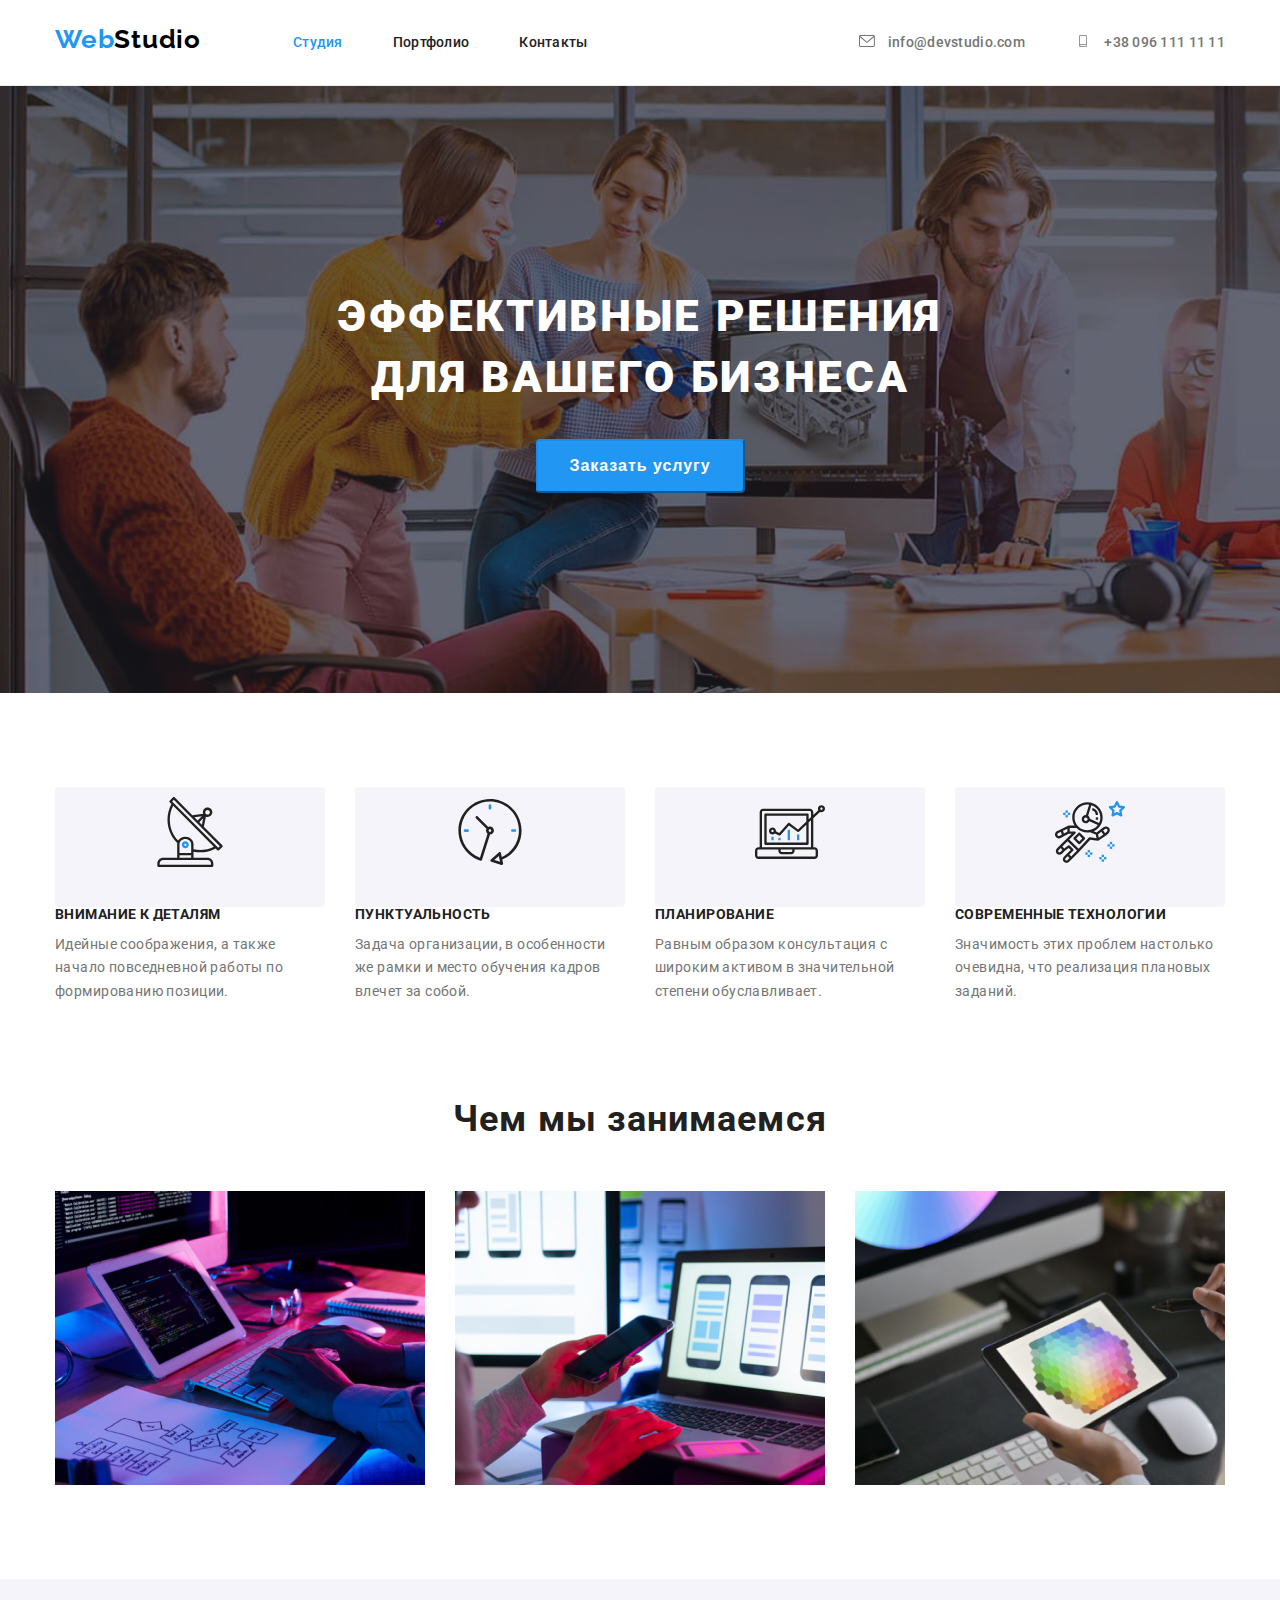
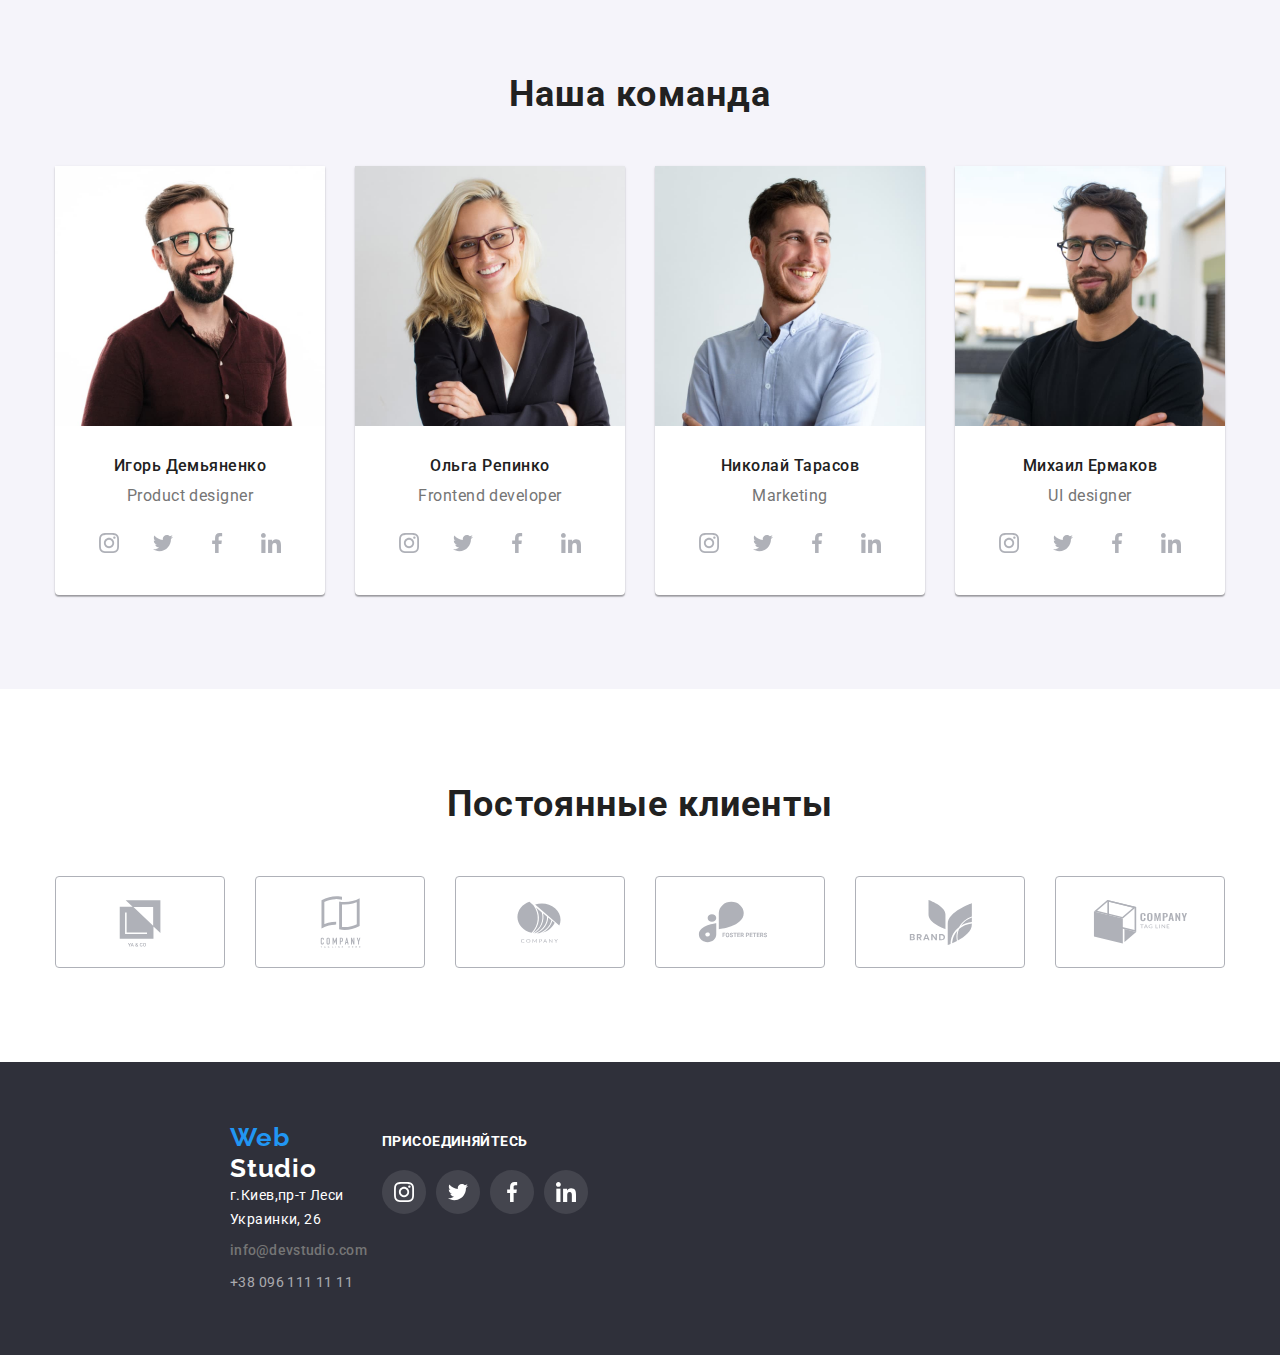
==== index.html @ f0bbc2d5 "створення репозиторію" ====
<!DOCTYPE html>
<html lang="ru">
  <head>
    <meta charset="UTF-8" />
    <meta http-equiv="X-UA-Compatible" content="IE=edge" />
    <meta name="viewport" content="width=device-width, initial-scale=1.0" />
    <title>Студия</title>
    <link rel="preconnect" href="https://fonts.googleapis.com" />
    <link rel="preconnect" href="https://fonts.gstatic.com" crossorigin />
    <link
      href="https://fonts.googleapis.com/css2?family=Raleway:wght@700&family=Roboto:wght@400;500;700;900&display=swap"
      rel="stylesheet"
    />
    <link
      rel="stylesheet"
      href="https://cdnjs.cloudflare.com/ajax/libs/modern-normalize/1.1.0/modern-normalize.min.css"
      integrity="sha512-wpPYUAdjBVSE4KJnH1VR1HeZfpl1ub8YT/NKx4PuQ5NmX2tKuGu6U/JRp5y+Y8XG2tV+wKQpNHVUX03MfMFn9Q=="
      crossorigin="anonymous"
      referrerpolicy="no-referrer"
    />
    <link rel="stylesheet" href="./css/styles.css" />
  </head>

  <body>
    <!-- HEADER and Navigation-->
    <header class="header">
      <div class="container header-container">
        <nav class="navigation">
          <a href="./index.html" lang="en" class="logo"
            ><span class="logo-accent">Web</span
            ><span class="logo-black-color">Studio</span></a
          >
          <ul class="navigation-list list">
            <li class="navigation-list-item">
              <a href="./index.html" class="navigation-link link active"
                >Студия</a
              >
            </li>
            <li class="navigation-list-item">
              <a href="./portfolio.html" class="navigation-link link"
                >Портфолио</a
              >
            </li>
            <li class="navigation-list-item">
              <a href="/" class="navigation-link link">Контакты</a>
            </li>
          </ul>
        </nav>
        <ul class="contacts-list list">
          <li class="contact-mail">
            <a href="mailto:info@devstudio.com" class="contact-mail-link link">
              <svg class="mail-icon" width="16" height="12">
                <use href="./images/sprite.svg#icon-envelope-hover-1"></use>
              </svg>
              info@devstudio.com</a
            >
          </li>
          <li class="contact-telephon">
            <a href="tel:+380961111111" class="contact-telephon-link link">
              <svg class="mail-icon" width="16" height="12">
                <use href="./images/sprite.svg#icon-smartphone"></use>
              </svg>
              +38 096 111 11 11</a
            >
          </li>
        </ul>
      </div>
    </header>
    <main>
      <!-- Hero section -->
      <section class="hero">
        <div class="container">
          <h1 class="main-title">
            Эффективные решения <br />
            для вашего бизнеса
          </h1>
          <button type="button" class="modal-button">Заказать услугу</button>
        </div>
      </section>
      <!-- description section -->
      <section class="description section">
        <div class="container">
          <h2 class="description-title">Особенности</h2>
          <ul class="description-list list">
            <li class="description-list-item">
              <div class="description-image">
                <svg class="description-icon" width="70" height="70">
                  <use href="./images/sprite.svg#icon-antenna-1-1"></use>
                </svg>
              </div>
              <h3 class="description-second-title">Внимание к деталям</h3>
              <p class="description-text">
                Идейные соображения, а также начало повседневной работы по
                формированию позиции.
              </p>
            </li>
            <li class="description-list-item">
              <div class="description-image">
                <svg class="description-icon" width="66" height="70">
                  <use href="./images/sprite.svg#icon-clock-1"></use>
                </svg>
              </div>
              <h3 class="description-second-title">Пунктуальность</h3>
              <p class="description-text">
                Задача организации, в особенности же рамки и место обучения
                кадров влечет за собой.
              </p>
            </li>
            <li class="description-list-item">
              <div class="description-image">
                <svg class="description-icon" width="70" height="70">
                  <use href="./images/sprite.svg#icon-diagram-1"></use>
                </svg>
              </div>
              <h3 class="description-second-title">Планирование</h3>
              <p class="description-text">
                Равным образом консультация с широким активом в значительной
                степени обуславливает.
              </p>
            </li>
            <li class="description-list-item">
              <div class="description-image">
                <svg class="description-icon" width="70" height="70">
                  <use href="./images/sprite.svg#icon-astronaut-1"></use>
                </svg>
              </div>
              <h3 class="description-second-title">Современные технологии</h3>
              <p class="description-text">
                Значимость этих проблем настолько очевидна, что реализация
                плановых заданий.
              </p>
            </li>
          </ul>
        </div>
      </section>
      <!-- About us -->
      <section class="about section">
        <div class="container">
          <h2 class="about-title">Чем мы занимаемся</h2>
          <ul class="about-list list">
            <li class="about-list-photo">
              <img
                src="./images/box1.jpg"
                width="370"
                alt="Десктопные приложения"
              />
            </li>
            <li class="about-list-photo">
              <img
                src="./images/box2.jpg"
                width="370"
                alt="Мобильные приложения"
              />
            </li>
            <li class="about-list-photo">
              <img src="./images/box3.jpg" width="370" alt="Вебдизайн" />
            </li>
          </ul>
        </div>
      </section>
      <!-- Team members -->
      <section class="team section">
        <div class="container">
          <h2 class="team-title">Наша команда</h2>
          <ul class="team-list list">
            <li class="team-member-photo">
              <img
                src="./images/img1.jpg"
                width="270"
                height="260"
                alt="Фотография сотрудника"
              />
              <div class="team-under-photo-content">
                <h3 class="team-member-name">Игорь Демьяненко</h3>
                <p lang="en" class="team-member-profesion">Product designer</p>
                <div>
                  <ul class="social-icon-in-card list">
                    <li class="social-icon-item">
                      <a class="social-icon-link" href="">
                        <svg class="social-icon" width="20" height="20">
                          <use
                            href="./images/sprite.svg#icon-instagram-2"
                          ></use>
                        </svg>
                      </a>
                    </li>
                    <li class="social-icon-item">
                      <a class="social-icon-link" href="">
                        <svg class="social-icon" width="20" height="20">
                          <use href="./images/sprite.svg#icon-twitter-1"></use>
                        </svg>
                      </a>
                    </li>
                    <li class="social-icon-item">
                      <a class="social-icon-link" href="">
                        <svg class="social-icon" width="20" height="20">
                          <use
                            href="./images/sprite.svg#icon-facebook-1-1"
                          ></use>
                        </svg>
                      </a>
                    </li>

                    <li class="social-icon-item">
                      <a class="social-icon-link" href="">
                        <svg class="social-icon" width="20" height="20">
                          <use href="./images/sprite.svg#icon-linkedin-1"></use>
                        </svg>
                      </a>
                    </li>
                  </ul>
                </div>
              </div>
            </li>
            <li class="team-member-photo">
              <img
                src="./images/img2.jpg"
                width="270"
                height="260"
                alt="Фотография сотрудника"
              />
              <div class="team-under-photo-content">
                <h3 class="team-member-name">Ольга Репинко</h3>
                <p lang="en" class="team-member-profesion">
                  Frontend developer
                </p>
                <div>
                  <ul class="social-icon-in-card list">
                    <li class="social-icon-item">
                      <a class="social-icon-link" href="">
                        <svg class="social-icon" width="20" height="20">
                          <use
                            href="./images/sprite.svg#icon-instagram-2"
                          ></use>
                        </svg>
                      </a>
                    </li>
                    <li class="social-icon-item">
                      <a class="social-icon-link" href="">
                        <svg class="social-icon" width="20" height="20">
                          <use href="./images/sprite.svg#icon-twitter-1"></use>
                        </svg>
                      </a>
                    </li>
                    <li class="social-icon-item">
                      <a class="social-icon-link" href="">
                        <svg class="social-icon" width="20" height="20">
                          <use
                            href="./images/sprite.svg#icon-facebook-1-1"
                          ></use>
                        </svg>
                      </a>
                    </li>

                    <li class="social-icon-item">
                      <a class="social-icon-link" href="">
                        <svg class="social-icon" width="20" height="20">
                          <use href="./images/sprite.svg#icon-linkedin-1"></use>
                        </svg>
                      </a>
                    </li>
                  </ul>
                </div>
              </div>
            </li>
            <li class="team-member-photo">
              <img
                src="./images/img3.jpg"
                width="270"
                height="260"
                alt="Фотография сотрудника"
              />
              <div class="team-under-photo-content">
                <h3 class="team-member-name">Николай Тарасов</h3>
                <p lang="en" class="team-member-profesion">Marketing</p>
                <div>
                  <ul class="social-icon-in-card list">
                    <li class="social-icon-item">
                      <a class="social-icon-link" href="">
                        <svg class="social-icon" width="20" height="20">
                          <use
                            href="./images/sprite.svg#icon-instagram-2"
                          ></use>
                        </svg>
                      </a>
                    </li>
                    <li class="social-icon-item">
                      <a class="social-icon-link" href="">
                        <svg class="social-icon" width="20" height="20">
                          <use href="./images/sprite.svg#icon-twitter-1"></use>
                        </svg>
                      </a>
                    </li>
                    <li class="social-icon-item">
                      <a class="social-icon-link" href="">
                        <svg class="social-icon" width="20" height="20">
                          <use
                            href="./images/sprite.svg#icon-facebook-1-1"
                          ></use>
                        </svg>
                      </a>
                    </li>

                    <li class="social-icon-item">
                      <a class="social-icon-link" href="">
                        <svg class="social-icon" width="20" height="20">
                          <use href="./images/sprite.svg#icon-linkedin-1"></use>
                        </svg>
                      </a>
                    </li>
                  </ul>
                </div>
              </div>
            </li>
            <li class="team-member-photo">
              <img
                src="./images/img4.jpg"
                width="270"
                height="260"
                alt="Фотография сотрудника"
              />
              <div class="team-under-photo-content">
                <h3 class="team-member-name">Михаил Ермаков</h3>
                <p lang="en" class="team-member-profesion">UI designer</p>
                <div>
                  <ul class="social-icon-in-card list">
                    <li class="social-icon-item">
                      <a class="social-icon-link" href="">
                        <svg class="social-icon" width="20" height="20">
                          <use
                            href="./images/sprite.svg#icon-instagram-2"
                          ></use>
                        </svg>
                      </a>
                    </li>
                    <li class="social-icon-item">
                      <a class="social-icon-link" href="">
                        <svg class="social-icon" width="20" height="20">
                          <use href="./images/sprite.svg#icon-twitter-1"></use>
                        </svg>
                      </a>
                    </li>
                    <li class="social-icon-item">
                      <a class="social-icon-link" href="">
                        <svg class="social-icon" width="20" height="20">
                          <use
                            href="./images/sprite.svg#icon-facebook-1-1"
                          ></use>
                        </svg>
                      </a>
                    </li>

                    <li class="social-icon-item">
                      <a class="social-icon-link" href="">
                        <svg class="social-icon" width="20" height="20">
                          <use href="./images/sprite.svg#icon-linkedin-1"></use>
                        </svg>
                      </a>
                    </li>
                  </ul>
                </div>
              </div>
            </li>
          </ul>
        </div>
      </section>
      <!-- Our clients section -->

      <section class="our-clients section">
        <div class="container">
          <h2 class="our-clients-title">Постоянные клиенты</h2>

          <ul class="clients-list list">
            <li class="client-icon-item">
              <a class="client-icon-link" href="">
                <svg class="client-icon" width="106" height="60">
                  <use href="./images/sprite.svg#icon-Logo1"></use>
                </svg>
              </a>
            </li>
            <li class="client-icon-item">
              <a class="client-icon-link" href="">
                <svg class="client-icon" width="106" height="60">
                  <use href="./images/sprite.svg#icon-Logo2"></use>
                </svg>
              </a>
            </li>
            <li class="client-icon-item">
              <a class="client-icon-link" href="">
                <svg class="client-icon" width="42" height="48">
                  <use href="./images/sprite.svg#icon-Logo3"></use>
                </svg>
              </a>
            </li>
            <li class="client-icon-item">
              <a class="client-icon-link" href="">
                <svg class="client-icon" width="106" height="60">
                  <use href="./images/sprite.svg#icon-Logo4"></use>
                </svg>
              </a>
            </li>

            <li class="client-icon-item">
              <a class="client-icon-link" href="">
                <svg class="client-icon" width="106" height="60">
                  <use href="./images/sprite.svg#icon-Logo5"></use>
                </svg>
              </a>
            </li>

            <li class="client-icon-item">
              <a class="client-icon-link" href="">
                <svg class="client-icon" width="106" height="60">
                  <use href="./images/sprite.svg#icon-Logo6"></use>
                </svg>
              </a>
            </li>
          </ul>
        </div>
      </section>
    </main>
    <!-- Footer -->
    <footer class="footer">
      <div class="container footer-container">
        <a href="./index.html" lang="en" class="logo-footer link"
          ><span class="logo-accent">Web</span>
          <span class="logo-white-color">Studio</span></a
        >
        <address class="footer-address">
          <ul class="address-list list">
            <li class="address-link">
              <a href="https://goo-gl.me/G8uBm" class="address link"
                >г.Киев,пр-т Леси Украинки, 26</a
              >
            </li>
            <li class="mail">
              <a href="mailto:info@devstudio.com" class="contact-mail-link link"
                >info@devstudio.com</a
              >
            </li>
            <li class="phone-number">
              <a href="tel:+380961111111" class="phone-number link"
                >+38 096 111 11 11</a
              >
            </li>
          </ul>
        </address>
      </div>
      <div class="footer-social">
        <h2 class="footer-social-title">ПРИСОЕДИНЯЙТЕСЬ</h2>

        <ul class="social-icon-in-card list">
          <li class="footer-social-icon-item">
            <a class="footer-social-icon-link" href="">
              <svg class="footer-social-icon" width="20" height="20">
                <use href="./images/sprite.svg#icon-instagram-2"></use>
              </svg>
            </a>
          </li>
          <li class="social-icon-item">
            <a class="footer-social-icon-link" href="">
              <svg class="footer-social-icon" width="20" height="20">
                <use href="./images/sprite.svg#icon-twitter-1"></use>
              </svg>
            </a>
          </li>
          <li class="social-icon-item">
            <a class="footer-social-icon-link" href="">
              <svg class="footer-social-icon" width="20" height="20">
                <use href="./images/sprite.svg#icon-facebook-1-1"></use>
              </svg>
            </a>
          </li>

          <li class="social-icon-item">
            <a class="footer-social-icon-link" href="">
              <svg class="footer-social-icon" width="20" height="20">
                <use href="./images/sprite.svg#icon-linkedin-1"></use>
              </svg>
            </a>
          </li>
        </ul>
      </div>
    </footer>
  </body>
</html>
---- css/styles.css ----
html {
  box-sizing: border-box;
}
*,
*::before,
*::after {
  box-sizing: inherit;
}
:root {
  --main-text-color: #212121;
  --text-color: #757575;
  --accent-text-color: #2196f3;
  --accent-hover-color: #188ce8;
  --white-text-color: #ffffff;
  --button-bg-grey-color: #f5f4fa;
  --main-bg-color: #fffffff;
  --secondary-bg-color: #f5f4fa;
  --bg-grey-color: #2f303a;
  --border-color: #eeeeee;
  --social-icon-color: #afb1b8;
  --social-bg-lighte-color: #fff;
}
body {
  margin: 0;
  color: var(--main-text-color);
  font-family: Roboto, sans-serif;
}
h1,
h2,
h3,
p {
  margin-top: 0;
  margin-bottom: 0;
}
ul,
ol {
  margin-top: 0;
  margin-bottom: 0;
  padding-left: 0;
}
img {
  display: block;
  max-width: 100%;
  height: auto;
}

.list {
  list-style: none;
}
.link {
  text-decoration: none;
}
.container {
  width: 1200px;
  padding-left: 15px;
  padding-right: 15px;
  margin-left: auto;
  margin-right: auto;
}
.section {
  padding-top: 94px;
  padding-bottom: 94px;
}
/* section header */
.header {
  border-bottom: 1px solid #ececec;
}
.header-container {
  display: flex;
  align-items: center;
}

.navigation {
  display: flex;
}
.navigation-list {
  display: flex;
  padding-top: 32px;
  padding-bottom: 32px;
}
.contacts-list {
  display: flex;
  margin-left: auto;
  padding-top: 32px;
  padding-bottom: 32px;
}

.logo {
  font-family: Raleway, sans-serif;
  font-weight: 700;
  font-size: 26px;
  line-height: 1.19;
  text-decoration: none;
  letter-spacing: 0.03em;
  margin-right: 92px;
  padding-top: 24px;
  padding-bottom: 24px;
}
.logo-accent {
  color: var(--accent-text-color);
}
.logo-accent:hover {
  color: var(--accent-hover-color);
}
.logo-black-color {
  color: #000000;
}
.navigation-link {
  font-weight: 500;
  font-size: 14px;
  line-height: 1.4;
  letter-spacing: 0.02em;
  color: var(--main-text-color);
}
.active {
  color: var(--accent-text-color);
}
.navigation-link:hover {
  color: var(--accent-text-color);
}
.navigation-link:focus {
  color: var(--accent-text-color);
}
.navigation-list-item:not(:last-child) {
  margin-right: 50px;
}
.navigation-list-item {
  display: block;
}
.contact-telephon-link,
.contact-mail-link {
  font-weight: 500;
  font-size: 14px;
  line-height: 1.4;
  letter-spacing: 0.02em;
  color: var(--text-color);
}
.contact-mail {
  margin-right: 50px;
}
.contact-mail-link:hover,
:focus {
  color: var(--accent-text-color);
}
.contact-telephon-link:hover,
:focus {
  color: var(--accent-text-color);
}

.mail-icon {
  margin-right: 10px;
  fill: currentColor;
}

/* hero section */
.hero {
  max-width: 1600px;
  margin-top: 0;
  margin-left: auto;
  margin-right: auto;
  padding: 200px 0;
  background-image: linear-gradient(
      rgba(47, 48, 58, 0.4),
      rgba(47, 48, 58, 0.4)
    ),
    url("/images/Img5.jpg");
  background-size: cover;
  background-color: #c4c4c4;
}
.main-title {
  font-weight: 900;
  font-size: 44px;
  line-height: 1.4;
  text-align: center;
  letter-spacing: 0.06em;
  text-transform: uppercase;
  color: var(--white-text-color);
  min-width: 696px;

  margin-bottom: 30px;
}
.modal-button {
  min-width: 200px;
  padding: 10px 32px;
  font-weight: 700;
  font-size: 16px;
  line-height: 1.9;
  align-items: center;
  text-align: center;
  letter-spacing: 0.06em;
  color: var(--white-text-color);
  background-color: var(--accent-text-color);
  cursor: pointer;
  border-radius: 4px;
  border-color: var(--accent-hover-color);
  display: flex;
  margin-left: auto;
  margin-right: auto;
}
.modal-button:hover {
  background-color: var(--accent-hover-color);
}

/* description section */

.description-second-title {
  font-weight: 700;
  font-size: 14px;
  line-height: 1.1;
  letter-spacing: 0.03em;
  text-transform: uppercase;
  color: var(--main-text-color);
  margin-bottom: 10px;
}
.description-image{
  display: flex;
  align-items: center;
  width: 270px;
  height: 120px;
  background-color: var(--secondary-bg-color);
border-radius: 4px;
}
.description-text {
  font-size: 14px;
  line-height: 1.7;
  letter-spacing: 0.03em;
  color: var(--text-color);
}
.description-list {
  display: flex;
}
.description-list-item {
 
  flex-basis: calc((100% - 120px) / 4);
}
.description-list-item:last-child {
  margin-right: 0px;
}
.description-list-item:not(:last-child) {
  margin-right: 30px;
}
.description-icon {
  display: block;
  margin-bottom: 30px;
  margin-right: auto;
  margin-left: auto;
}

/* SECTION ABOUT */

.about {
  padding-top: 0;
}
.about-title,
.team-title,
.our-clients-title {
  font-weight: 700;
  font-size: 36px;
  line-height: 1.2;
  text-align: center;
  letter-spacing: 0.03em;
  color: var(--main-text-color);
  margin-bottom: 50px;
}

.about-list {
  display: flex;
  justify-content: space-between;
}

.about-list-photo:not(:last-child) {
  margin-right: 30px;
}

/* team members */
.team-list {
  display: flex;
  flex-wrap: wrap;
  margin-left: -30px;
  margin-top: -30px;
  padding: 0;
}
.team-member-photo {
  flex-basis: calc((100% - 120px) / 4);
  margin-left: 30px;
  margin-top: 30px;
  background-color: white;
  box-shadow: 0px 1px 3px rgba(0, 0, 0, 0.12), 0px 1px 1px rgba(0, 0, 0, 0.14),
    0px 2px 1px rgba(0, 0, 0, 0.2);
  border-radius: 0px 0px 4px 4px;
}

.team-teatle {
  margin-bottom: 50px;
}
.team-member-name {
  font-weight: 500;
  font-size: 16px;
  line-height: 1.2;
  letter-spacing: 0.03em;
  text-align: center;
  color: var(--main-text-color);
  margin-bottom: 10px;
}
.team-member-profesion {
  font-size: 16px;
  line-height: 1.2;
  letter-spacing: 0.03em;
  text-align: center;
  color: var(--text-color);
  margin-bottom: 16px;
}

.team-under-photo-content {
  padding-top: 30px;
  padding-bottom: 30px;
}
.team {
  background-color: var(--secondary-bg-color);
}

.social-icon-in-card {
  display: flex;
  width: 206px;
  margin: 0 auto;
  justify-content: space-between;
}
.social-icon-link {
  display: flex;
  justify-content: center;
  align-items: center;
  width: 44px;
  height: 44px;
  background-color: var(--white-text-color);
  border-radius: 50%;
  color: var(--social-icon-color);
}
.social-icon {
  fill: currentColor;
}
.social-icon-link:hover,
.social-icon-link:focus {
  color: var(--white-text-color);
  background-color: var(--accent-hover-color);
}

/* our clients section */
.clients-list {
  display: flex;
  justify-content: space-between;
}
.client-icon-link {
  display: block;
  height: 92px;
  padding: 16px 32px 16px 32px;
}

.client-icon {
  display: block;
  width: 106px;
  height: 60px;
  fill: var(--social-icon-color);
  margin-right: auto;
  margin-left: auto; 
}
.client-icon:hover,
.client-icon:focus{
  fill: var(--accent-hover-color);
}
.client-icon-item {
  width: 170px;
  height: 92px;
  color: var(--social-icon-color);
  border: 1px solid var(--social-icon-color);
  border-radius: 4px;
}

.client-icon-item:hover,
.client-icon-item:focus{
  border: 1px solid var(--accent-hover-color);
}
.client-icon-item:not(:last-child) {
  margin-right: 30px;
}
/* footer */
.footer {
  display: flex;
  align-items: baseline;
  max-width: 1600px;
  padding-top: 60px;
  background-color: var(--bg-grey-color);
  color: var(--white-text-color);
  padding-bottom: 60px;
  margin-top: 0;
  margin-left: auto;
  margin-right: auto;
}
.footer-container{
  margin-right: 0px;
  margin-left: 215px;
}
.address {
  font-size: 14px;
  line-height: 1.7;
  letter-spacing: 0.03em;
  color: var(--white-text-color);
  font-style: normal;
}
.address-link {
  display: block;
  margin-bottom: 8px;
}
.mail,
.phone-number {
  font-style: normal;
  font-size: 14px;
  line-height: 1.7;
  letter-spacing: 0.03em;
  color: rgba(255, 255, 255, 0.6);
  margin-bottom: 8px;
}
.phone-number {
  margin-bottom: 0px;
}
.address-list {
  display: block;
  /* display: column; */
}
.address-list,
.mail {
  align-content: space-around;
}
a.logo.link {
  display: block;
}
.logo-footer {
  font-family: Raleway, sans-serif;
  font-weight: 700;
  font-size: 26px;
  line-height: 1.19;
  text-decoration: none;
  letter-spacing: 0.03em;
  margin-bottom: 20px;
}
.logo-white-color {
  color: var(--white-text-color);
}
.address:hover {
  color: var(--accent-hover-color);
}
.mail:hover {
  color: var(--accent-hover-color);
}

.phone-number:hover {
  color: var(--accent-hover-color);
}
.address:focus {
  color: var(--accent-hover-color);
}
.mail:focus {
  color: var(--accent-hover-color);
}
.phone-number:focus {
  color: var(--accent-hover-color);
}
.footer-social{
  margin-right: 878px;
}
.footer-social-title{
  font-weight: 700;
  font-size: 14px;
  line-height: 1.14;
  letter-spacing: 0.03em;
  text-transform: uppercase;
  color:var(--white-text-color);
  margin-bottom:  20px;
}


.footer-social-icon-link{
  display: flex;
  justify-content: center;
  align-items: center;
  width: 44px;
  height: 44px;
  background-color: rgba(255, 255, 255, 0.1);
  border-radius: 50%;
  
}
.footer-social-icon{
  color: var(--white-text-color);
}

.footer-social-icon-link{
  fill: currentColor;
}


.footer-social-icon-link:hover,
.footer-social-icon-link:focus {
  color: var(--white-text-color);
  background-color: var(--accent-hover-color)
}

/* PORTFOLIO */
/* filter */
.filter-list-container {
  display: flex;
  justify-content: center;
  margin-right: auto;
  margin-left: auto;
  margin-bottom: 50px;
}
.portfolio-list-btn {
  font-size: 16px;
  line-height: 1.6;
  letter-spacing: 0.03em;
  color: var(--main-text-color);
  cursor: pointer;
  font-family: Roboto;
  font-style: normal;
  font-weight: 500;
  font-size: 16px;
  line-height: 1.6px;
}
.filter-btn {
  font-family: Roboto;
  font-style: normal;
  font-weight: 500;
  font-size: 16px;
  line-height: 1.6;
  background-color: var(--button-bg-grey-color);
  border-color: var(--button-bg-grey-color);
  border-radius: 4px;
  border-width: 0;
  padding: 6px 22px;
  cursor: pointer;
}
.portfolio-list-btn:not(:last-child) {
  margin-right: 8px;
}

.filter-btn:hover,
.filter-btn:focus {
  color: var(--white-text-color);
  background-color: var(--accent-hover-color);
}

.portfolio-filter-list {
  display: flex;
  justify-content: center;
  margin-right: auto;
  margin-left: auto;
  margin-bottom: 50px;
}

.portfolio-list-btn {
  display: flex;
  display: block;
  justify-content: center;
  margin-top: 0;

  padding-left: 0;
}
.menu-portfolio {
  padding-top: 94px;
  padding-bottom: 94px;
}
.portfolio-list-item {
  width: 370px;
  margin-bottom: 30px;
}
.portfolio-list-title {
  font-weight: bold;
  font-size: 18px;
  line-height: 2;
  letter-spacing: 0.06em;
  color: var(--main-text-color);
  background-color: #ffffff;
  display: flex;
  flex-wrap: wrap;
  margin-bottom: 4px;
}
.portfolio-list-text {
  font-size: 16px;
  line-height: 1.9;
  letter-spacing: 0.03em;
  color: var(--text-color);
  background-color: #ffffff;
}
.portfolio-list-container {
  border-left: 1px solid var(--border-color);
  border-bottom: 1px solid var(--border-color);
  border-right: 1px solid var(--border-color);
  padding: 20px 24px;
}
.portfolio-list {
  display: flex;
  flex-wrap: wrap;
}
.portfolio-list-item:not(:nth-child(3n)) {
  margin-right: 30px;
  background-color: white;
  padding: 0;
}
.portfolio-list-item:nth-last-child(-n + 3) {
  margin-bottom: 0px;
}
.menu-portfolio-title,
.description-title {
  position: absolute;
  width: 1px;
  height: 1px;
  margin: -1px;
  padding: 0;
  overflow: hidden;
  border: 0;
  clip: rect(0 0 0 0);
}
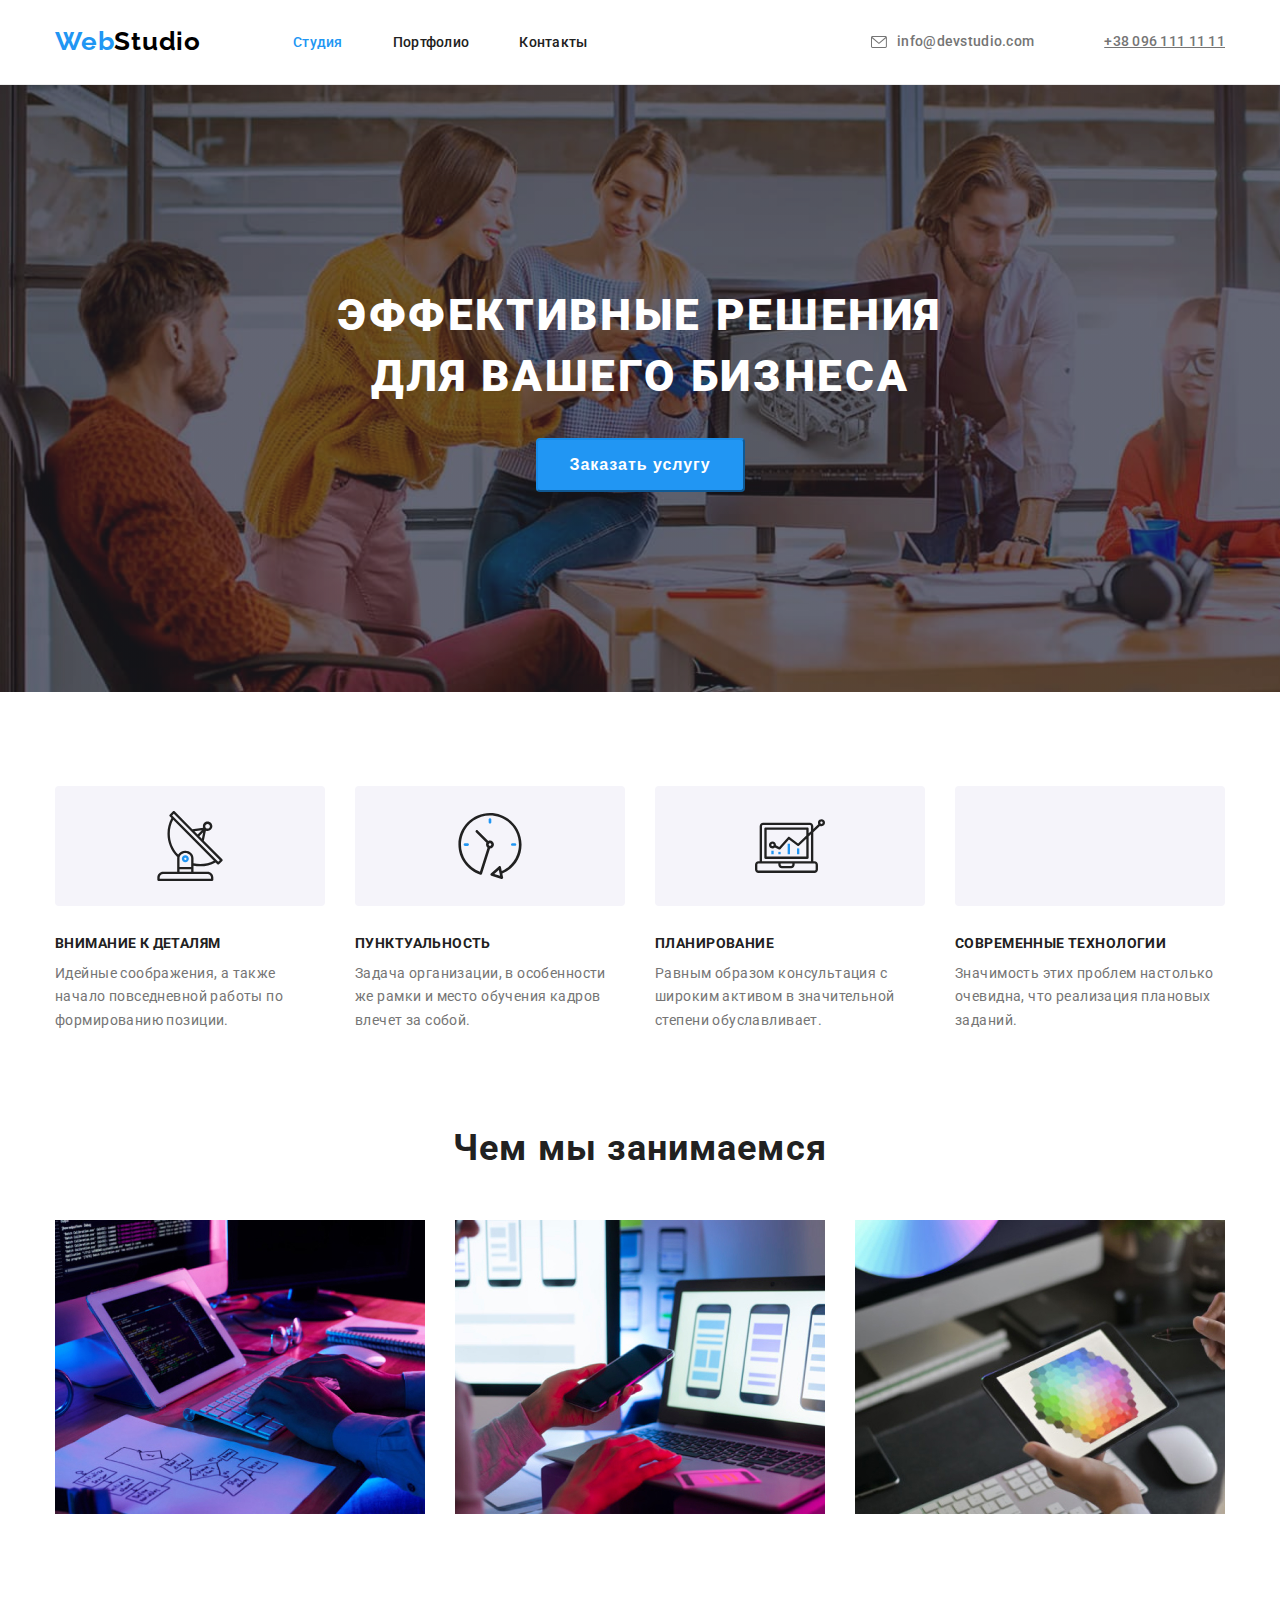
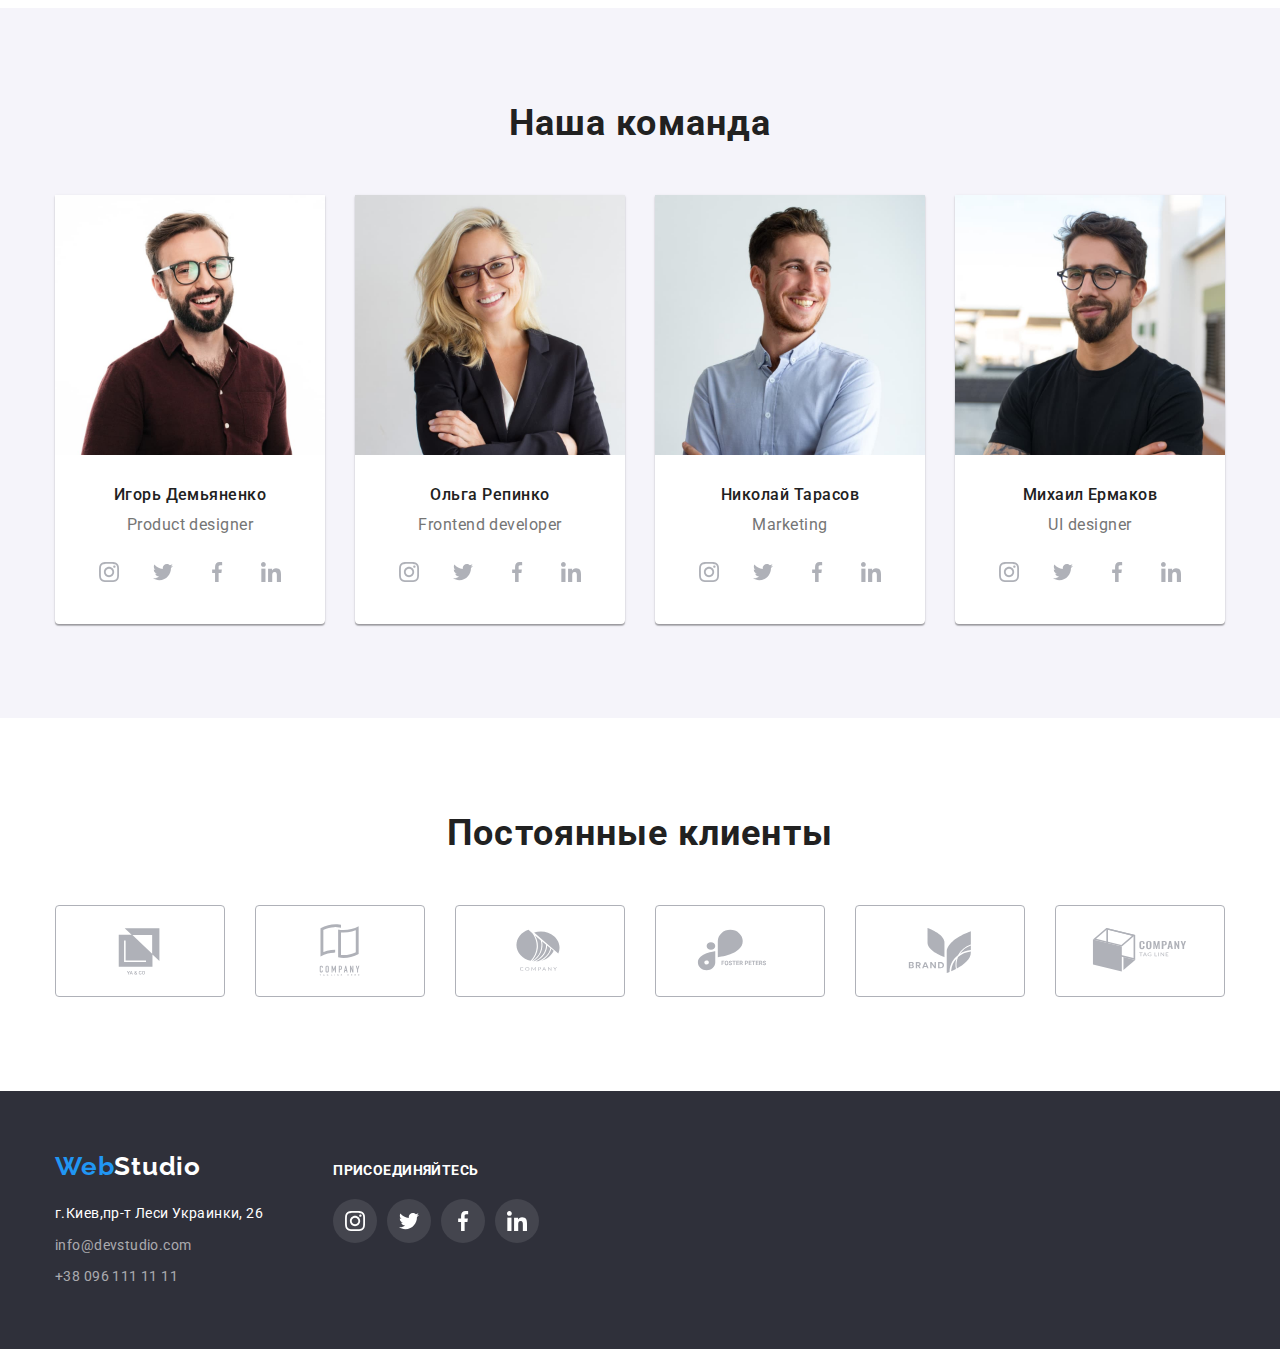
==== commit b2a95a56: "копія" ====
--- a/index.html
+++ b/index.html
@@ -26,10 +26,10 @@
     <header class="header">
       <div class="container header-container">
         <nav class="navigation">
-          <a href="./index.html" lang="en" class="logo"
-            ><span class="logo-accent">Web</span
-            ><span class="logo-black-color">Studio</span></a
+          <a href="./index.html" lang="en" class="logo logo-accent"
+            >Web<span class="logo-black-color">Studio</span></a
           >
+
           <ul class="navigation-list list">
             <li class="navigation-list-item">
               <a href="./index.html" class="navigation-link link active"
@@ -55,10 +55,10 @@
               info@devstudio.com</a
             >
           </li>
-          <li class="contact-telephon">
-            <a href="tel:+380961111111" class="contact-telephon-link link">
-              <svg class="mail-icon" width="16" height="12">
-                <use href="./images/sprite.svg#icon-smartphone"></use>
+          <li cclass="contact-telephon">
+            <a href="tel:+380961111111" class="contact-telephon-link lin">
+              <svg class="mail-icon" width="10" height="16">
+                <use href="./images/sprite.svg#smartphone"></use>
               </svg>
               +38 096 111 11 11</a
             >
@@ -121,7 +121,7 @@
             <li class="description-list-item">
               <div class="description-image">
                 <svg class="description-icon" width="70" height="70">
-                  <use href="./images/sprite.svg#icon-astronaut-1"></use>
+                  <use href="./images/sprite.svg#icon-astronaut-1-1"></use>
                 </svg>
               </div>
               <h3 class="description-second-title">Современные технологии</h3>
@@ -322,43 +322,37 @@
               <div class="team-under-photo-content">
                 <h3 class="team-member-name">Михаил Ермаков</h3>
                 <p lang="en" class="team-member-profesion">UI designer</p>
-                <div>
-                  <ul class="social-icon-in-card list">
-                    <li class="social-icon-item">
-                      <a class="social-icon-link" href="">
-                        <svg class="social-icon" width="20" height="20">
-                          <use
-                            href="./images/sprite.svg#icon-instagram-2"
-                          ></use>
-                        </svg>
-                      </a>
-                    </li>
-                    <li class="social-icon-item">
-                      <a class="social-icon-link" href="">
-                        <svg class="social-icon" width="20" height="20">
-                          <use href="./images/sprite.svg#icon-twitter-1"></use>
-                        </svg>
-                      </a>
-                    </li>
-                    <li class="social-icon-item">
-                      <a class="social-icon-link" href="">
-                        <svg class="social-icon" width="20" height="20">
-                          <use
-                            href="./images/sprite.svg#icon-facebook-1-1"
-                          ></use>
-                        </svg>
-                      </a>
-                    </li>
-
-                    <li class="social-icon-item">
-                      <a class="social-icon-link" href="">
-                        <svg class="social-icon" width="20" height="20">
-                          <use href="./images/sprite.svg#icon-linkedin-1"></use>
-                        </svg>
-                      </a>
-                    </li>
-                  </ul>
-                </div>
+                <ul class="social-icon-in-card list">
+                  <li class="social-icon-item">
+                    <a class="social-icon-link" href="">
+                      <svg class="social-icon" width="20" height="20">
+                        <use href="./images/sprite.svg#icon-instagram-2"></use>
+                      </svg>
+                    </a>
+                  </li>
+                  <li class="social-icon-item">
+                    <a class="social-icon-link" href="">
+                      <svg class="social-icon" width="20" height="20">
+                        <use href="./images/sprite.svg#icon-twitter-1"></use>
+                      </svg>
+                    </a>
+                  </li>
+                  <li class="social-icon-item">
+                    <a class="social-icon-link" href="">
+                      <svg class="social-icon" width="20" height="20">
+                        <use href="./images/sprite.svg#icon-facebook-1-1"></use>
+                      </svg>
+                    </a>
+                  </li>
+
+                  <li class="social-icon-item">
+                    <a class="social-icon-link" href="">
+                      <svg class="social-icon" width="20" height="20">
+                        <use href="./images/sprite.svg#icon-linkedin-1"></use>
+                      </svg>
+                    </a>
+                  </li>
+                </ul>
               </div>
             </li>
           </ul>
@@ -387,7 +381,7 @@
             </li>
             <li class="client-icon-item">
               <a class="client-icon-link" href="">
-                <svg class="client-icon" width="42" height="48">
+                <svg class="client-icon" width="106" height="60">
                   <use href="./images/sprite.svg#icon-Logo3"></use>
                 </svg>
               </a>
@@ -421,65 +415,69 @@
     </main>
     <!-- Footer -->
     <footer class="footer">
-      <div class="container footer-container">
-        <a href="./index.html" lang="en" class="logo-footer link"
-          ><span class="logo-accent">Web</span>
-          <span class="logo-white-color">Studio</span></a
-        >
-        <address class="footer-address">
-          <ul class="address-list list">
-            <li class="address-link">
-              <a href="https://goo-gl.me/G8uBm" class="address link"
-                >г.Киев,пр-т Леси Украинки, 26</a
-              >
-            </li>
-            <li class="mail">
-              <a href="mailto:info@devstudio.com" class="contact-mail-link link"
-                >info@devstudio.com</a
-              >
-            </li>
-            <li class="phone-number">
-              <a href="tel:+380961111111" class="phone-number link"
-                >+38 096 111 11 11</a
-              >
-            </li>
-          </ul>
-        </address>
-      </div>
-      <div class="footer-social">
-        <h2 class="footer-social-title">ПРИСОЕДИНЯЙТЕСЬ</h2>
-
-        <ul class="social-icon-in-card list">
-          <li class="footer-social-icon-item">
-            <a class="footer-social-icon-link" href="">
-              <svg class="footer-social-icon" width="20" height="20">
-                <use href="./images/sprite.svg#icon-instagram-2"></use>
-              </svg>
-            </a>
-          </li>
-          <li class="social-icon-item">
-            <a class="footer-social-icon-link" href="">
-              <svg class="footer-social-icon" width="20" height="20">
-                <use href="./images/sprite.svg#icon-twitter-1"></use>
-              </svg>
-            </a>
-          </li>
-          <li class="social-icon-item">
-            <a class="footer-social-icon-link" href="">
-              <svg class="footer-social-icon" width="20" height="20">
-                <use href="./images/sprite.svg#icon-facebook-1-1"></use>
-              </svg>
-            </a>
-          </li>
-
-          <li class="social-icon-item">
-            <a class="footer-social-icon-link" href="">
-              <svg class="footer-social-icon" width="20" height="20">
-                <use href="./images/sprite.svg#icon-linkedin-1"></use>
-              </svg>
-            </a>
-          </li>
-        </ul>
+      <div class="footer-container container">
+        <div>
+          <a href="./index.html" lang="en" class="logo-footer link logo-accent"
+            >Web<span class="logo-white-color">Studio</span></a
+          >
+
+          <address class="footer-address">
+            <ul class="address-list list">
+              <li class="address-link">
+                <a href="https://goo-gl.me/G8uBm" class="address link"
+                  >г.Киев,пр-т Леси Украинки, 26</a
+                >
+              </li>
+              <li class="mail">
+                <a
+                  href="mailto:info@devstudio.com"
+                  class="footer-contact-mail-link link"
+                  >info@devstudio.com</a
+                >
+              </li>
+              <li class="phone-number">
+                <a href="tel:+380961111111" class="phone-number link"
+                  >+38 096 111 11 11</a
+                >
+              </li>
+            </ul>
+          </address>
+        </div>
+        <div class="footer-social">
+          <p class="footer-social-title">ПРИСОЕДИНЯЙТЕСЬ</p>
+
+          <ul class="social-icon-in-card list">
+            <li class="footer-social-icon-item">
+              <a class="footer-social-icon-link" href="">
+                <svg class="footer-social-icon" width="20" height="20">
+                  <use href="./images/sprite.svg#icon-instagram-2"></use>
+                </svg>
+              </a>
+            </li>
+            <li class="social-icon-item">
+              <a class="footer-social-icon-link" href="">
+                <svg class="footer-social-icon" width="20" height="20">
+                  <use href="./images/sprite.svg#icon-twitter-1"></use>
+                </svg>
+              </a>
+            </li>
+            <li class="social-icon-item">
+              <a class="footer-social-icon-link" href="">
+                <svg class="footer-social-icon" width="20" height="20">
+                  <use href="./images/sprite.svg#icon-facebook-1-1"></use>
+                </svg>
+              </a>
+            </li>
+
+            <li class="social-icon-item">
+              <a class="footer-social-icon-link" href="">
+                <svg class="footer-social-icon" width="20" height="20">
+                  <use href="./images/sprite.svg#icon-linkedin-1"></use>
+                </svg>
+              </a>
+            </li>
+          </ul>
+        </div>
       </div>
     </footer>
   </body>
--- a/css/styles.css
+++ b/css/styles.css
@@ -1,11 +1,13 @@
 html {
   box-sizing: border-box;
 }
+
 *,
 *::before,
 *::after {
   box-sizing: inherit;
 }
+
 :root {
   --main-text-color: #212121;
   --text-color: #757575;
@@ -20,11 +22,13 @@
   --social-icon-color: #afb1b8;
   --social-bg-lighte-color: #fff;
 }
+
 body {
   margin: 0;
   color: var(--main-text-color);
   font-family: Roboto, sans-serif;
 }
+
 h1,
 h2,
 h3,
@@ -32,12 +36,14 @@
   margin-top: 0;
   margin-bottom: 0;
 }
+
 ul,
 ol {
   margin-top: 0;
   margin-bottom: 0;
   padding-left: 0;
 }
+
 img {
   display: block;
   max-width: 100%;
@@ -47,9 +53,11 @@
 .list {
   list-style: none;
 }
+
 .link {
   text-decoration: none;
 }
+
 .container {
   width: 1200px;
   padding-left: 15px;
@@ -57,14 +65,17 @@
   margin-left: auto;
   margin-right: auto;
 }
+
 .section {
   padding-top: 94px;
   padding-bottom: 94px;
 }
+
 /* section header */
 .header {
   border-bottom: 1px solid #ececec;
 }
+
 .header-container {
   display: flex;
   align-items: center;
@@ -73,14 +84,13 @@
 .navigation {
   display: flex;
 }
+
 .navigation-list {
   display: flex;
-  padding-top: 32px;
-  padding-bottom: 32px;
-}
-.contacts-list {
-  display: flex;
-  margin-left: auto;
+  align-items: center;
+}
+
+.navigation-link {
   padding-top: 32px;
   padding-bottom: 32px;
 }
@@ -96,15 +106,19 @@
   padding-top: 24px;
   padding-bottom: 24px;
 }
+
 .logo-accent {
   color: var(--accent-text-color);
 }
+
 .logo-accent:hover {
   color: var(--accent-hover-color);
 }
+
 .logo-black-color {
   color: #000000;
 }
+
 .navigation-link {
   font-weight: 500;
   font-size: 14px;
@@ -112,44 +126,87 @@
   letter-spacing: 0.02em;
   color: var(--main-text-color);
 }
+
 .active {
   color: var(--accent-text-color);
 }
+
 .navigation-link:hover {
   color: var(--accent-text-color);
 }
+
 .navigation-link:focus {
   color: var(--accent-text-color);
 }
+
 .navigation-list-item:not(:last-child) {
   margin-right: 50px;
 }
+
 .navigation-list-item {
   display: block;
-}
-.contact-telephon-link,
-.contact-mail-link {
+
+}
+
+.contacts-list {
+  display: flex;
+  align-items: center;
+  margin-left: auto;
+}
+
+.contact-mail {
+  display: flex;
+  align-items: center;
+  margin-right: 50px;
+
+}
+
+.contact-telephon {
+  display: flex;
+  display: block;
+  box-sizing: border-box;
+  align-items: center;
+}
+
+.contact-telephon-link {
+  display: flex;
+  justify-content: center;
   font-weight: 500;
   font-size: 14px;
   line-height: 1.4;
   letter-spacing: 0.02em;
   color: var(--text-color);
-}
-.contact-mail {
-  margin-right: 50px;
-}
+  padding-top: 32px;
+  padding-bottom: 32px;
+}
+
+.contact-mail-link {
+  display: flex;
+  justify-content: center;
+  align-items: center;
+  font-weight: 500;
+  font-size: 14px;
+  line-height: 1.4;
+  letter-spacing: 0.02em;
+  color: var(--text-color);
+  padding-top: 32px;
+  padding-bottom: 32px;
+}
+
+.mail-icon {
+
+  margin-right: 10px;
+  fill: currentColor;
+}
+
 .contact-mail-link:hover,
 :focus {
   color: var(--accent-text-color);
 }
+
 .contact-telephon-link:hover,
 :focus {
   color: var(--accent-text-color);
-}
-
-.mail-icon {
-  margin-right: 10px;
-  fill: currentColor;
 }
 
 /* hero section */
@@ -159,14 +216,13 @@
   margin-left: auto;
   margin-right: auto;
   padding: 200px 0;
-  background-image: linear-gradient(
-      rgba(47, 48, 58, 0.4),
-      rgba(47, 48, 58, 0.4)
-    ),
-    url("/images/Img5.jpg");
+  background-image: linear-gradient(rgba(47, 48, 58, 0.4),
+      rgba(47, 48, 58, 0.4)),
+    url("../images/Img5.jpg");
   background-size: cover;
   background-color: #c4c4c4;
 }
+
 .main-title {
   font-weight: 900;
   font-size: 44px;
@@ -176,9 +232,9 @@
   text-transform: uppercase;
   color: var(--white-text-color);
   min-width: 696px;
-
   margin-bottom: 30px;
 }
+
 .modal-button {
   min-width: 200px;
   padding: 10px 32px;
@@ -197,6 +253,7 @@
   margin-left: auto;
   margin-right: auto;
 }
+
 .modal-button:hover {
   background-color: var(--accent-hover-color);
 }
@@ -212,45 +269,50 @@
   color: var(--main-text-color);
   margin-bottom: 10px;
 }
-.description-image{
-  display: flex;
+
+.description-image {
+
+  display: block;
+  display: flex;
+  justify-content: center;
   align-items: center;
   width: 270px;
   height: 120px;
   background-color: var(--secondary-bg-color);
-border-radius: 4px;
-}
+  border-radius: 4px;
+  margin-bottom: 30px;
+}
+
 .description-text {
   font-size: 14px;
   line-height: 1.7;
   letter-spacing: 0.03em;
   color: var(--text-color);
 }
+
 .description-list {
   display: flex;
 }
+
 .description-list-item {
- 
+
   flex-basis: calc((100% - 120px) / 4);
 }
+
 .description-list-item:last-child {
   margin-right: 0px;
 }
+
 .description-list-item:not(:last-child) {
   margin-right: 30px;
 }
-.description-icon {
-  display: block;
-  margin-bottom: 30px;
-  margin-right: auto;
-  margin-left: auto;
-}
 
 /* SECTION ABOUT */
 
 .about {
   padding-top: 0;
 }
+
 .about-title,
 .team-title,
 .our-clients-title {
@@ -280,6 +342,7 @@
   margin-top: -30px;
   padding: 0;
 }
+
 .team-member-photo {
   flex-basis: calc((100% - 120px) / 4);
   margin-left: 30px;
@@ -293,6 +356,7 @@
 .team-teatle {
   margin-bottom: 50px;
 }
+
 .team-member-name {
   font-weight: 500;
   font-size: 16px;
@@ -302,6 +366,7 @@
   color: var(--main-text-color);
   margin-bottom: 10px;
 }
+
 .team-member-profesion {
   font-size: 16px;
   line-height: 1.2;
@@ -312,9 +377,9 @@
 }
 
 .team-under-photo-content {
-  padding-top: 30px;
-  padding-bottom: 30px;
-}
+  padding: 30px 32px;
+}
+
 .team {
   background-color: var(--secondary-bg-color);
 }
@@ -325,6 +390,7 @@
   margin: 0 auto;
   justify-content: space-between;
 }
+
 .social-icon-link {
   display: flex;
   justify-content: center;
@@ -335,9 +401,11 @@
   border-radius: 50%;
   color: var(--social-icon-color);
 }
+
 .social-icon {
   fill: currentColor;
 }
+
 .social-icon-link:hover,
 .social-icon-link:focus {
   color: var(--white-text-color);
@@ -349,68 +417,84 @@
   display: flex;
   justify-content: space-between;
 }
+
 .client-icon-link {
-  display: block;
-  height: 92px;
-  padding: 16px 32px 16px 32px;
-}
-
-.client-icon {
-  display: block;
-  width: 106px;
-  height: 60px;
-  fill: var(--social-icon-color);
-  margin-right: auto;
-  margin-left: auto; 
-}
-.client-icon:hover,
-.client-icon:focus{
-  fill: var(--accent-hover-color);
-}
-.client-icon-item {
+  display: flex;
+  justify-content: center;
+  align-items: center;
   width: 170px;
   height: 92px;
+  align-items: center;
   color: var(--social-icon-color);
   border: 1px solid var(--social-icon-color);
   border-radius: 4px;
 }
 
+.client-icon {
+  fill: currentColor;
+}
+
+.client-icon-link:hover,
+.client-icon-link:focus {
+  color: var(--accent-hover-color);
+}
+
 .client-icon-item:hover,
-.client-icon-item:focus{
+.client-icon-item:focus {
   border: 1px solid var(--accent-hover-color);
 }
+
 .client-icon-item:not(:last-child) {
   margin-right: 30px;
 }
+
 /* footer */
 .footer {
+  padding: 60px 0;
+  background-color: var(--bg-grey-color);
+
+}
+
+.footer-container {
   display: flex;
   align-items: baseline;
-  max-width: 1600px;
-  padding-top: 60px;
-  background-color: var(--bg-grey-color);
-  color: var(--white-text-color);
-  padding-bottom: 60px;
-  margin-top: 0;
-  margin-left: auto;
-  margin-right: auto;
-}
-.footer-container{
-  margin-right: 0px;
-  margin-left: 215px;
-}
+  padding: 0 15px;
+  margin: 0 auto;
+}
+
 .address {
   font-size: 14px;
   line-height: 1.7;
   letter-spacing: 0.03em;
   color: var(--white-text-color);
   font-style: normal;
-}
+  min-width: 230px;
+}
+
 .address-link {
-  display: block;
+  display: inline-block;
   margin-bottom: 8px;
 }
-.mail,
+
+.mail {
+  font-style: normal;
+  font-size: 14px;
+  line-height: 1.7;
+  letter-spacing: 0.03em;
+  color: rgba(255, 255, 255, 0.6);
+  margin-bottom: 8px;
+}
+
+.footer-contact-mail-link {
+  font-family: Roboto;
+  font-style: normal;
+  font-size: 14px;
+  line-height: 1.7;
+  letter-spacing: 0.03em;
+  color: rgba(255, 255, 255, 0.6);
+  margin-bottom: 8px;
+}
+
 .phone-number {
   font-style: normal;
   font-size: 14px;
@@ -419,20 +503,24 @@
   color: rgba(255, 255, 255, 0.6);
   margin-bottom: 8px;
 }
+
 .phone-number {
   margin-bottom: 0px;
 }
+
 .address-list {
   display: block;
-  /* display: column; */
-}
+}
+
 .address-list,
 .mail {
   align-content: space-around;
 }
+
 a.logo.link {
   display: block;
 }
+
 .logo-footer {
   font-family: Raleway, sans-serif;
   font-weight: 700;
@@ -440,14 +528,18 @@
   line-height: 1.19;
   text-decoration: none;
   letter-spacing: 0.03em;
+  display: block;
   margin-bottom: 20px;
 }
+
 .logo-white-color {
   color: var(--white-text-color);
 }
+
 .address:hover {
   color: var(--accent-hover-color);
 }
+
 .mail:hover {
   color: var(--accent-hover-color);
 }
@@ -455,30 +547,36 @@
 .phone-number:hover {
   color: var(--accent-hover-color);
 }
+
 .address:focus {
   color: var(--accent-hover-color);
 }
+
 .mail:focus {
   color: var(--accent-hover-color);
 }
+
 .phone-number:focus {
   color: var(--accent-hover-color);
 }
-.footer-social{
-  margin-right: 878px;
-}
-.footer-social-title{
+
+.footer-social {
+  margin-left: 70px;
+}
+
+.footer-social-title {
   font-weight: 700;
   font-size: 14px;
   line-height: 1.14;
   letter-spacing: 0.03em;
   text-transform: uppercase;
-  color:var(--white-text-color);
-  margin-bottom:  20px;
-}
-
-
-.footer-social-icon-link{
+  color: var(--white-text-color);
+
+  margin-bottom: 20px;
+}
+
+
+.footer-social-icon-link {
   display: flex;
   justify-content: center;
   align-items: center;
@@ -486,13 +584,14 @@
   height: 44px;
   background-color: rgba(255, 255, 255, 0.1);
   border-radius: 50%;
-  
-}
-.footer-social-icon{
-  color: var(--white-text-color);
-}
-
-.footer-social-icon-link{
+
+}
+
+.footer-social-icon {
+  color: var(--white-text-color);
+}
+
+.footer-social-icon-link {
   fill: currentColor;
 }
 
@@ -512,6 +611,7 @@
   margin-left: auto;
   margin-bottom: 50px;
 }
+
 .portfolio-list-btn {
   font-size: 16px;
   line-height: 1.6;
@@ -524,6 +624,7 @@
   font-size: 16px;
   line-height: 1.6px;
 }
+
 .filter-btn {
   font-family: Roboto;
   font-style: normal;
@@ -537,8 +638,14 @@
   padding: 6px 22px;
   cursor: pointer;
 }
+
 .portfolio-list-btn:not(:last-child) {
   margin-right: 8px;
+}
+
+.active-filter-btn {
+  color: var(--white-text-color);
+  background-color: var(--accent-hover-color);
 }
 
 .filter-btn:hover,
@@ -560,17 +667,37 @@
   display: block;
   justify-content: center;
   margin-top: 0;
-
   padding-left: 0;
 }
+
 .menu-portfolio {
   padding-top: 94px;
   padding-bottom: 94px;
 }
+
 .portfolio-list-item {
+  display: block;
   width: 370px;
   margin-bottom: 30px;
-}
+
+}
+
+.portfolio-link-img {
+  display: block;
+}
+
+.portfolio-list-item:hover {
+  box-shadow: 0px 1px 1px rgba(0, 0, 0, 0.12),
+    0px 4px 4px rgba(0, 0, 0, 0.06),
+    1px 4px 6px rgba(0, 0, 0, 0.16);
+}
+
+.portfolio-list-all:focus {
+  box-shadow: 0px 1px 1px rgba(0, 0, 0, 0.12),
+    0px 4px 4px rgba(0, 0, 0, 0.06),
+    1px 4px 6px rgba(0, 0, 0, 0.16);
+}
+
 .portfolio-list-title {
   font-weight: bold;
   font-size: 18px;
@@ -582,6 +709,7 @@
   flex-wrap: wrap;
   margin-bottom: 4px;
 }
+
 .portfolio-list-text {
   font-size: 16px;
   line-height: 1.9;
@@ -589,24 +717,29 @@
   color: var(--text-color);
   background-color: #ffffff;
 }
+
 .portfolio-list-container {
   border-left: 1px solid var(--border-color);
   border-bottom: 1px solid var(--border-color);
   border-right: 1px solid var(--border-color);
   padding: 20px 24px;
 }
+
 .portfolio-list {
   display: flex;
   flex-wrap: wrap;
 }
+
 .portfolio-list-item:not(:nth-child(3n)) {
   margin-right: 30px;
   background-color: white;
   padding: 0;
 }
+
 .portfolio-list-item:nth-last-child(-n + 3) {
   margin-bottom: 0px;
 }
+
 .menu-portfolio-title,
 .description-title {
   position: absolute;
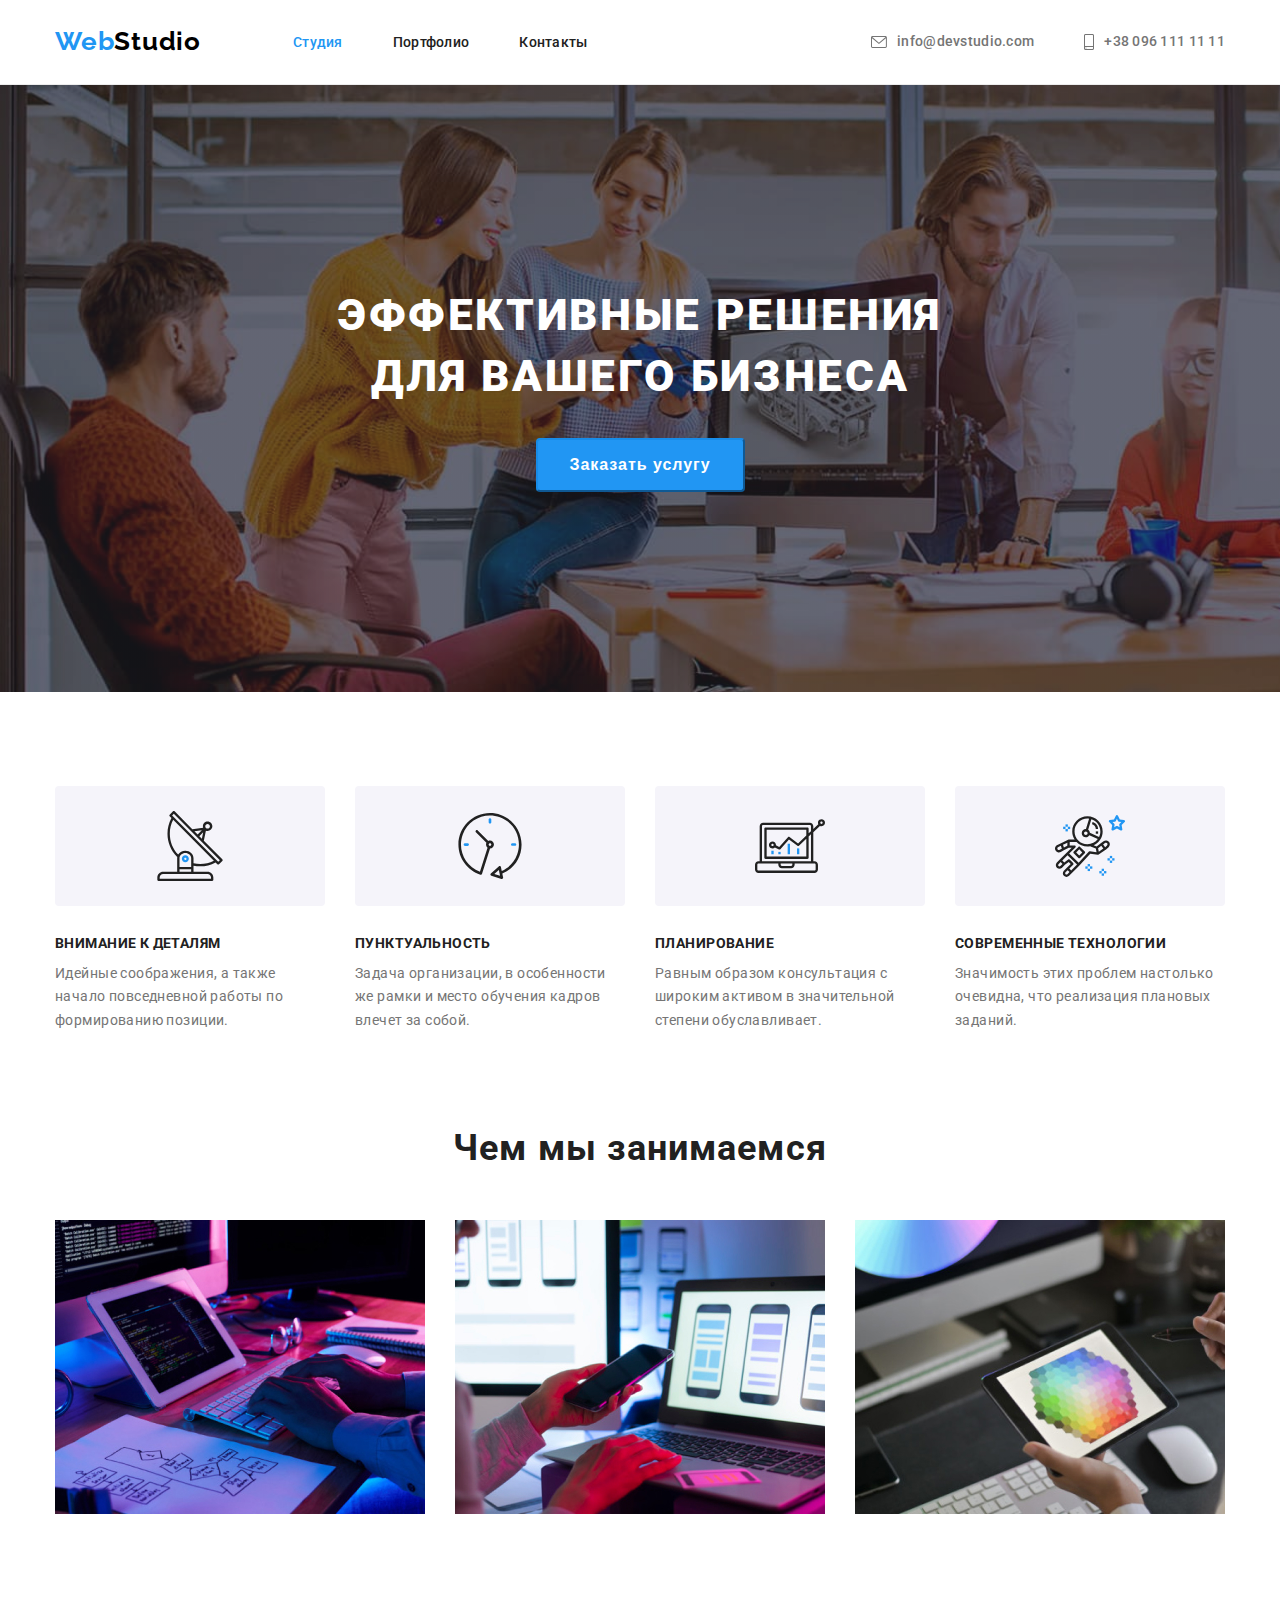
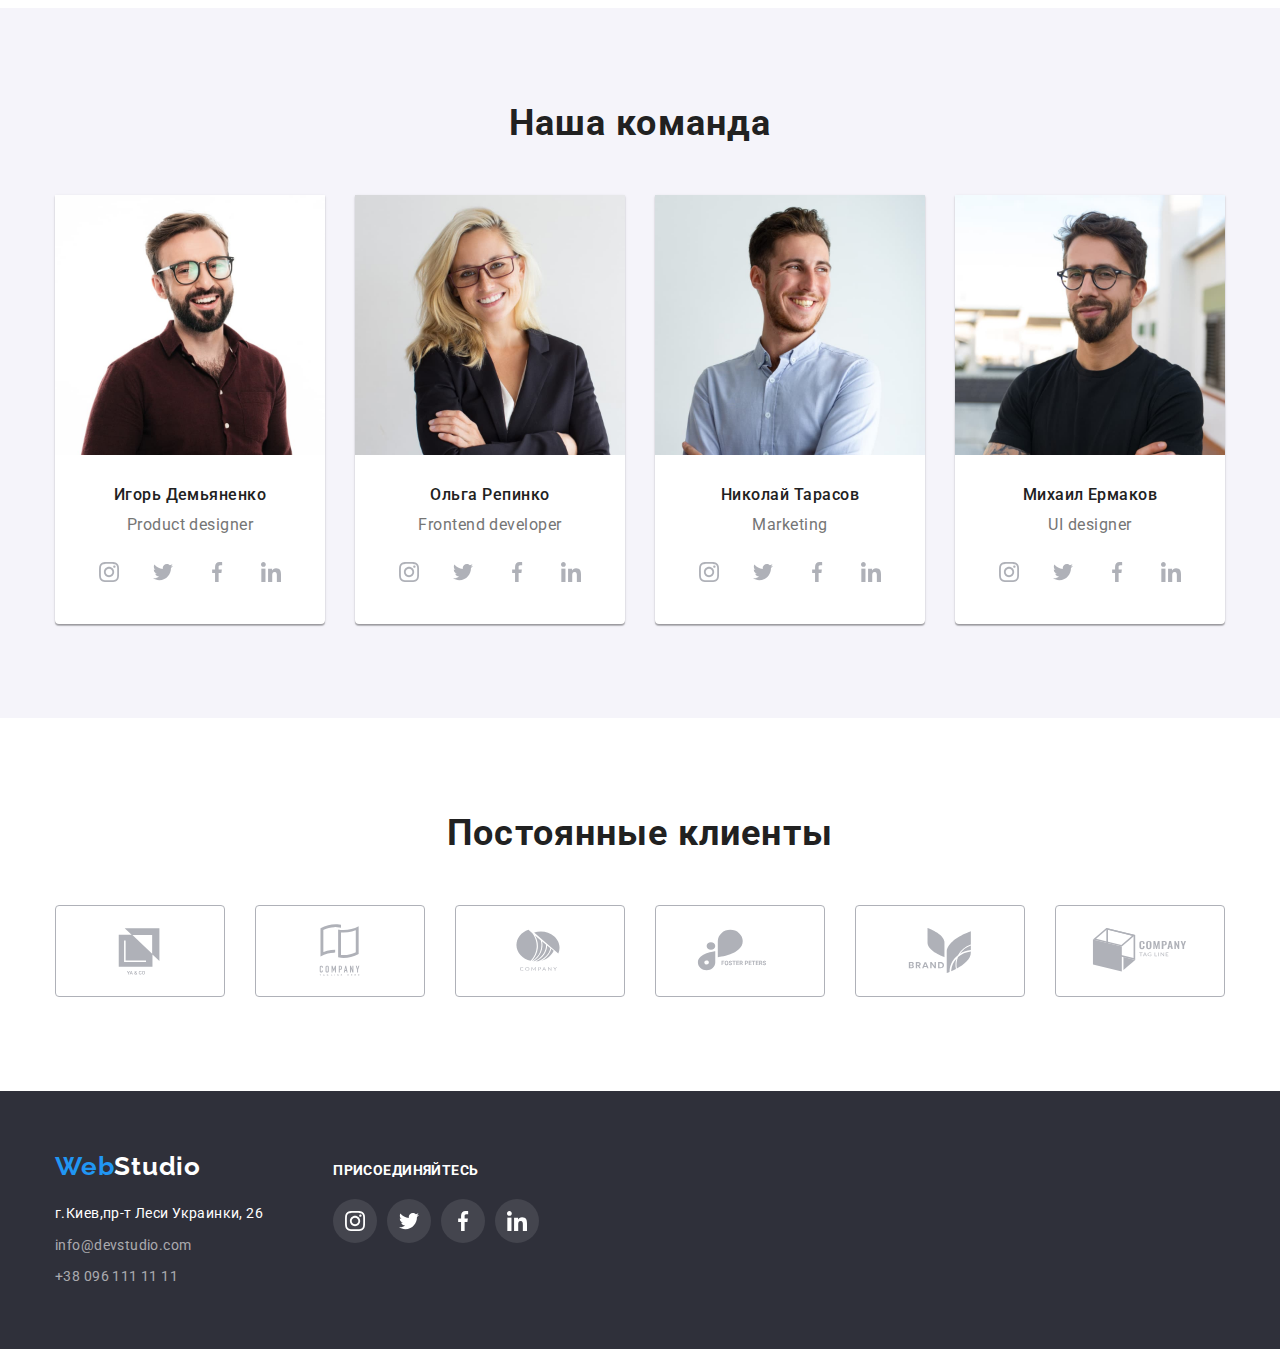
==== commit 5887d07f: "4 to5 copy" ====
--- a/index.html
+++ b/index.html
@@ -56,9 +56,9 @@
             >
           </li>
           <li cclass="contact-telephon">
-            <a href="tel:+380961111111" class="contact-telephon-link lin">
+            <a href="tel:+380961111111" class="contact-telephon-link link">
               <svg class="mail-icon" width="10" height="16">
-                <use href="./images/sprite.svg#smartphone"></use>
+                <use href="./images/sprite.svg#icon-smartphone"></use>
               </svg>
               +38 096 111 11 11</a
             >
@@ -121,7 +121,7 @@
             <li class="description-list-item">
               <div class="description-image">
                 <svg class="description-icon" width="70" height="70">
-                  <use href="./images/sprite.svg#icon-astronaut-1-1"></use>
+                  <use href="./images/sprite.svg#icon-astronaut-1"></use>
                 </svg>
               </div>
               <h3 class="description-second-title">Современные технологии</h3>
--- a/css/styles.css
+++ b/css/styles.css
@@ -171,6 +171,7 @@
 .contact-telephon-link {
   display: flex;
   justify-content: center;
+  align-items: center;
   font-weight: 500;
   font-size: 14px;
   line-height: 1.4;
@@ -437,12 +438,9 @@
 .client-icon-link:hover,
 .client-icon-link:focus {
   color: var(--accent-hover-color);
-}
-
-.client-icon-item:hover,
-.client-icon-item:focus {
   border: 1px solid var(--accent-hover-color);
 }
+
 
 .client-icon-item:not(:last-child) {
   margin-right: 30px;
@@ -552,6 +550,11 @@
   color: var(--accent-hover-color);
 }
 
+.footer-contact-mail-link:hover,
+.footer-contact-mail-link:focus {
+  color: var(--accent-hover-color);
+}
+
 .mail:focus {
   color: var(--accent-hover-color);
 }
@@ -598,7 +601,7 @@
 
 .footer-social-icon-link:hover,
 .footer-social-icon-link:focus {
-  color: var(--white-text-color);
+
   background-color: var(--accent-hover-color)
 }
 
@@ -652,6 +655,10 @@
 .filter-btn:focus {
   color: var(--white-text-color);
   background-color: var(--accent-hover-color);
+  box-shadow: 0px 3px 1px rgba(0, 0, 0, 0.1),
+    0px 1px 2px rgba(0, 0, 0, 0.08),
+    0px 2px 2px rgba(0, 0, 0, 0.12);
+  border-radius: 4px;
 }
 
 .portfolio-filter-list {
@@ -684,15 +691,47 @@
 
 .portfolio-link-img {
   display: block;
-}
-
-.portfolio-list-item:hover {
+  position: relative;
+}
+
+.portfolio-overlay {
+  position: relative;
+  overflow: hidden;
+}
+
+.overlay {
+
+  position: absolute;
+  top: 0;
+  left: 0;
+  width: 100%;
+  height: 100%;
+  font-family: Roboto;
+  font-style: normal;
+  font-weight: 400;
+  line-height: 1.6;
+  letter-spacing: 0.03em;
+  color: var(--white-text-color);
+  background-color: rgba(33, 150, 243, 0.9);
+  padding: 64px 24px;
+  overflow: auto;
+  transform: translateY(100%);
+  transition: transform 250ms linear;
+}
+
+.portfolio-link-img:hover .overlay,
+.portfolio-link-img:focus .overlay {
+  transform: translate(0%);
+
+}
+
+.portfolio-link-img:hover {
   box-shadow: 0px 1px 1px rgba(0, 0, 0, 0.12),
     0px 4px 4px rgba(0, 0, 0, 0.06),
     1px 4px 6px rgba(0, 0, 0, 0.16);
 }
 
-.portfolio-list-all:focus {
+.portfolio-link-img:focus {
   box-shadow: 0px 1px 1px rgba(0, 0, 0, 0.12),
     0px 4px 4px rgba(0, 0, 0, 0.06),
     1px 4px 6px rgba(0, 0, 0, 0.16);
@@ -723,6 +762,7 @@
   border-bottom: 1px solid var(--border-color);
   border-right: 1px solid var(--border-color);
   padding: 20px 24px;
+
 }
 
 .portfolio-list {
@@ -750,4 +790,4 @@
   overflow: hidden;
   border: 0;
   clip: rect(0 0 0 0);
-}
+}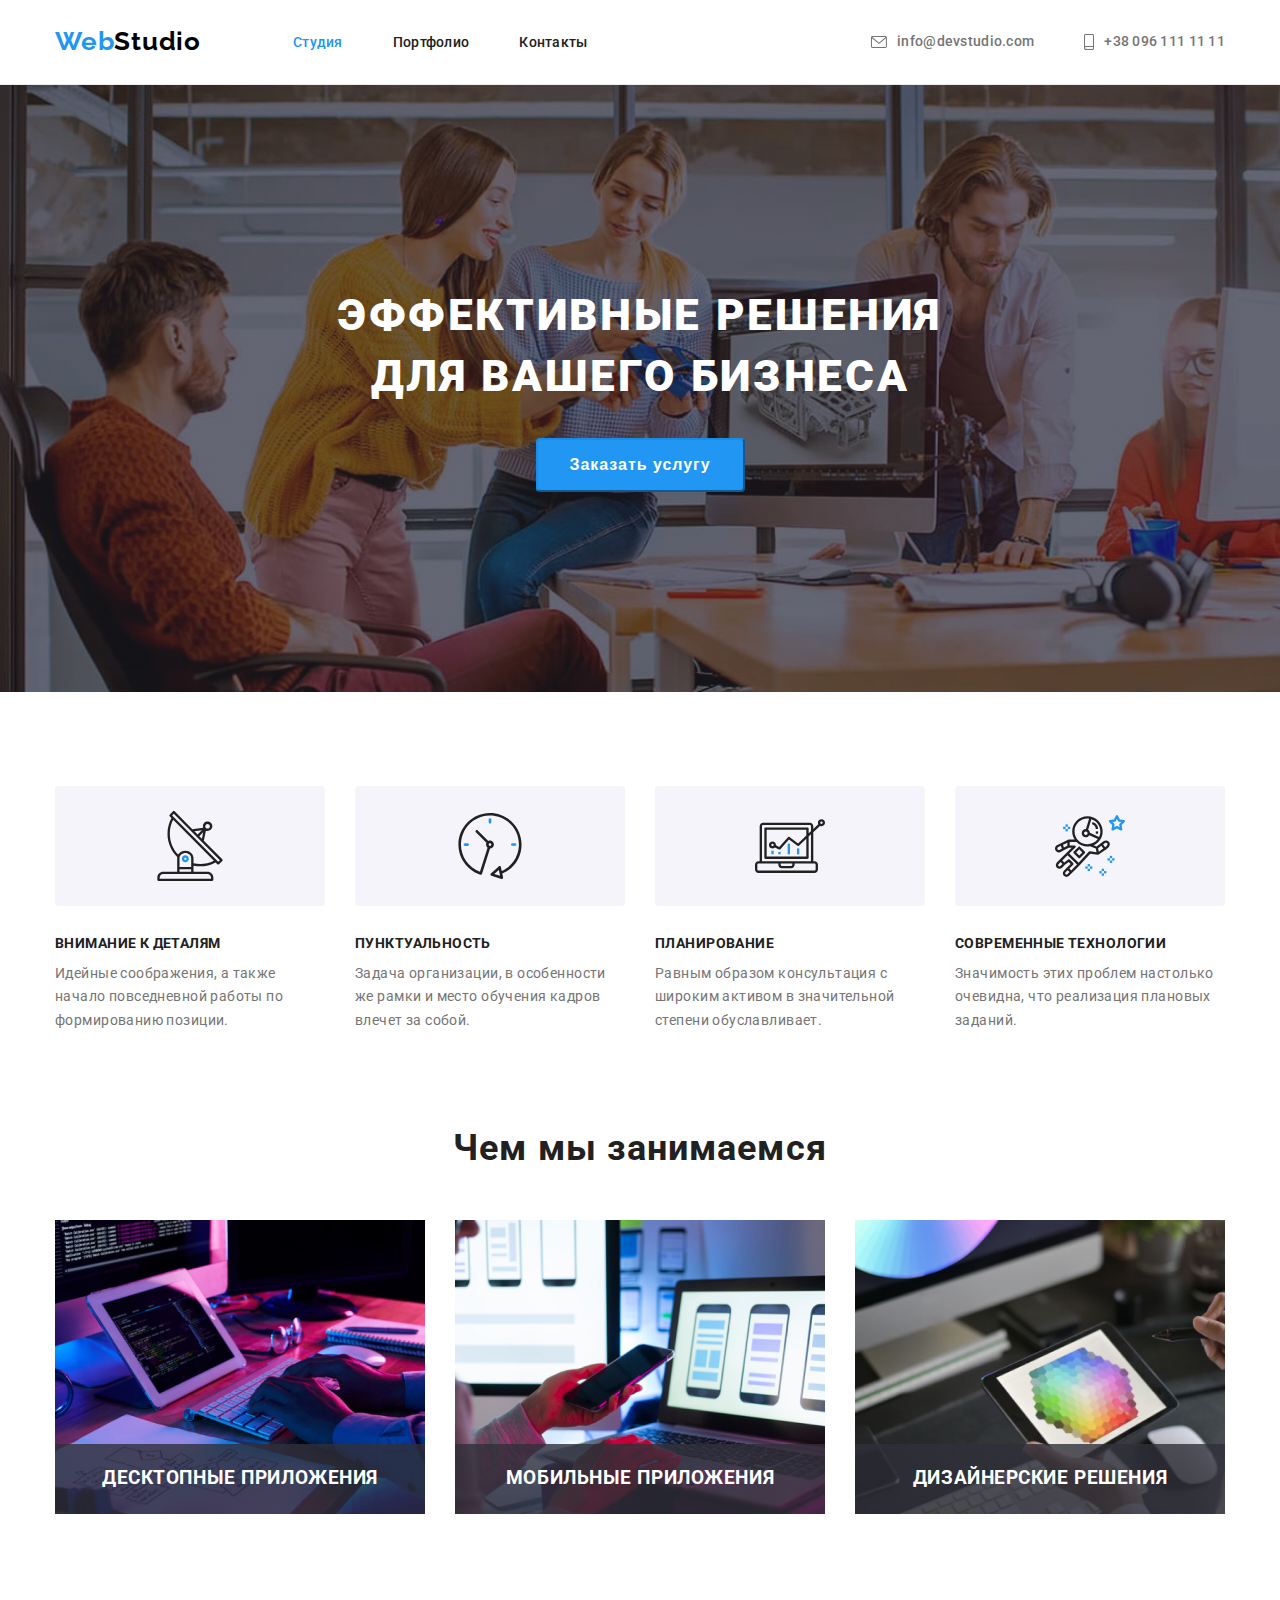
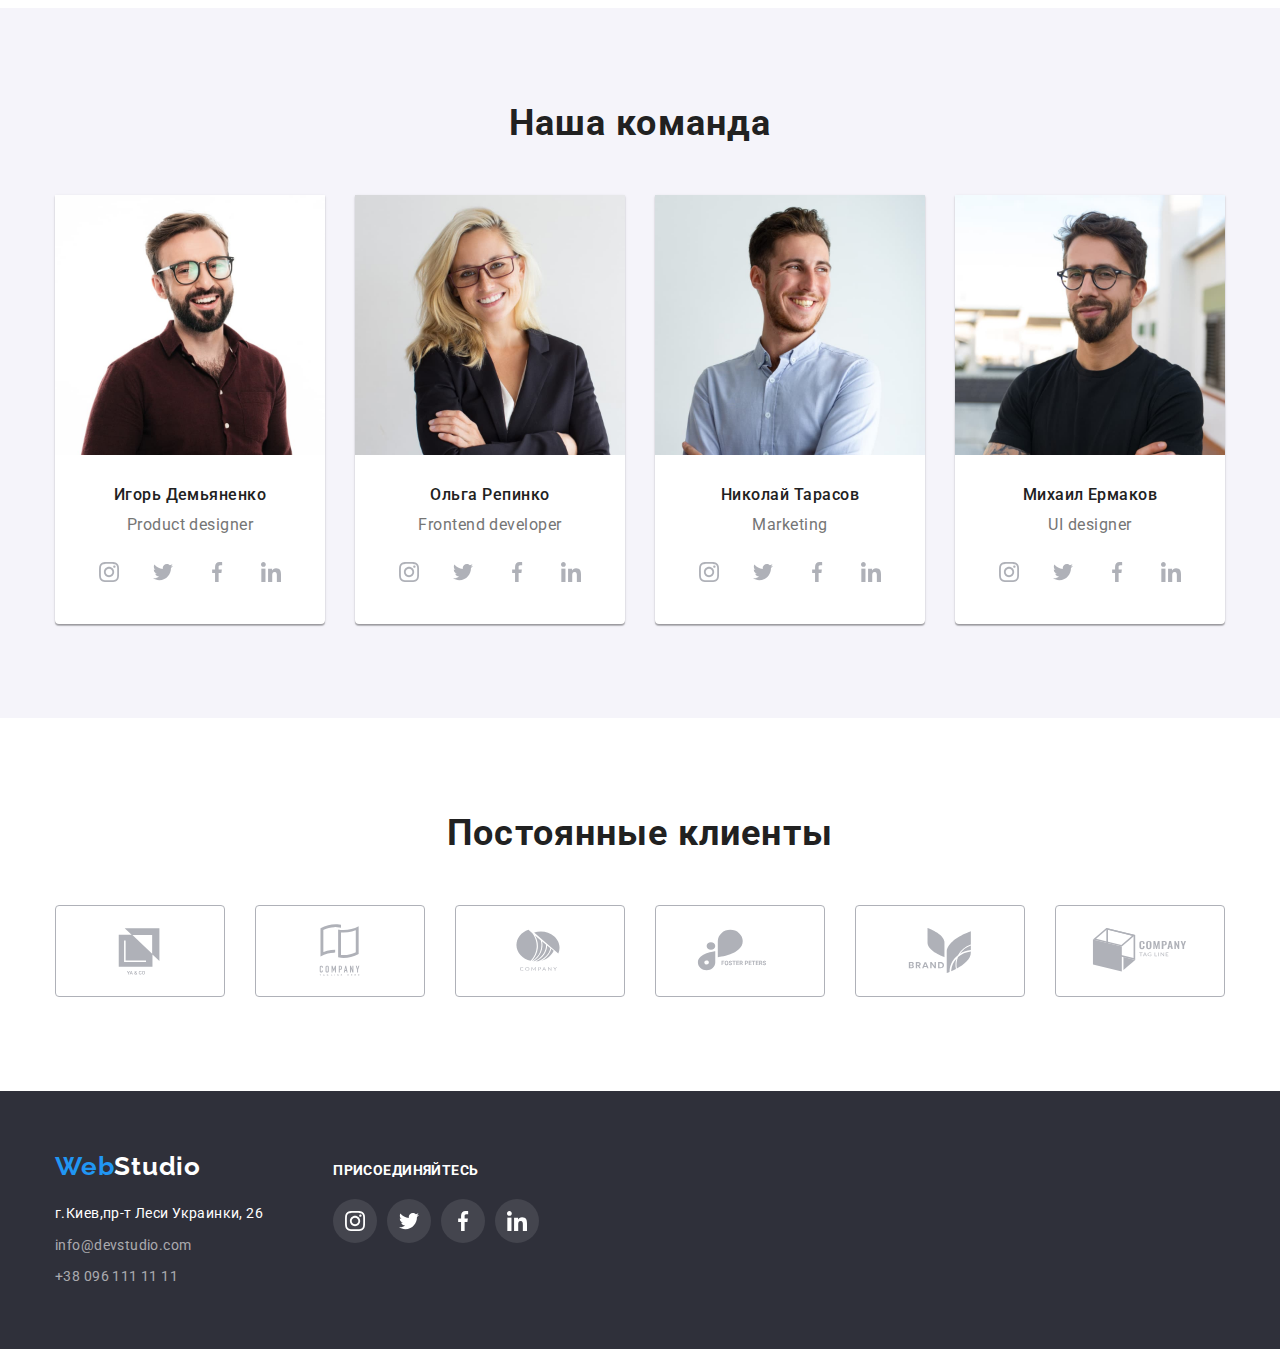
==== commit 08078f1a: "about + transition" ====
--- a/index.html
+++ b/index.html
@@ -139,21 +139,34 @@
           <h2 class="about-title">Чем мы занимаемся</h2>
           <ul class="about-list list">
             <li class="about-list-photo">
-              <img
+              <a href="" class="about-link">
+              <img class="about-img"
                 src="./images/box1.jpg"
                 width="370"
                 alt="Десктопные приложения"
               />
+              
+              <h3 class="about-overlay">Десктопные приложения</h3>
+              </a>
             </li>
             <li class="about-list-photo">
-              <img
+              <a href="" class="about-link"></a>
+              <img 
+                class="about-img"
                 src="./images/box2.jpg"
                 width="370"
                 alt="Мобильные приложения"
               />
+
+              <h3 class="about-overlay">Мобильные приложения</h3>
+              </a>
             </li>
             <li class="about-list-photo">
-              <img src="./images/box3.jpg" width="370" alt="Вебдизайн" />
+              <a href="" class="about-link"></a>
+              <img class="about-img" src="./images/box3.jpg" width="370" alt="Вебдизайн" />
+             
+              <h3 class="about-overlay">Дизайнерские решения</h3>
+              </a>
             </li>
           </ul>
         </div>
@@ -480,5 +493,6 @@
         </div>
       </div>
     </footer>
+     <script src="./js/modal.js"></script>
   </body>
 </html>
--- a/css/styles.css
+++ b/css/styles.css
@@ -109,6 +109,7 @@
 
 .logo-accent {
   color: var(--accent-text-color);
+  transition: color 250ms cubic-bezier(0.4, 0, 0.2, 1);
 }
 
 .logo-accent:hover {
@@ -125,10 +126,12 @@
   line-height: 1.4;
   letter-spacing: 0.02em;
   color: var(--main-text-color);
+  transition: color 250ms cubic-bezier(0.4, 0, 0.2, 1);
 }
 
 .active {
   color: var(--accent-text-color);
+  
 }
 
 .navigation-link:hover {
@@ -179,6 +182,7 @@
   color: var(--text-color);
   padding-top: 32px;
   padding-bottom: 32px;
+  transition: color 250ms cubic-bezier(0.4, 0, 0.2, 1);
 }
 
 .contact-mail-link {
@@ -192,6 +196,7 @@
   color: var(--text-color);
   padding-top: 32px;
   padding-bottom: 32px;
+  transition: color 250ms cubic-bezier(0.4, 0, 0.2, 1);
 }
 
 .mail-icon {
@@ -253,6 +258,7 @@
   display: flex;
   margin-left: auto;
   margin-right: auto;
+  transition: background-color 250ms cubic-bezier(0.4, 0, 0.2, 1);
 }
 
 .modal-button:hover {
@@ -329,10 +335,37 @@
 .about-list {
   display: flex;
   justify-content: space-between;
-}
-
+  cursor: pointer;
+}
+.about-img{
+  display: block;
+  max-width: 100%;
+  height: auto;
+
+}
 .about-list-photo:not(:last-child) {
   margin-right: 30px;
+}
+  .about-list-photo {
+ position: relative;
+}
+.about-overlay
+{
+  position: absolute;
+  display: flex;
+  justify-content: center;
+  align-items: center;
+  width: 100%;
+  height: 70px;
+  bottom: 0;
+ font-style: normal;
+  font-weight: 700;
+  line-height: 1.14;
+  text-align: center;
+  letter-spacing: 0.03em;
+  text-transform: uppercase;
+  color: var(--white-text-color);
+  background: rgba(47, 48, 58, 0.8);
 }
 
 /* team members */
@@ -401,6 +434,7 @@
   background-color: var(--white-text-color);
   border-radius: 50%;
   color: var(--social-icon-color);
+  transition: color 250ms cubic-bezier(0.4, 0, 0.2, 1), background-color 250ms cubic-bezier(0.4, 0, 0.2, 1);
 }
 
 .social-icon {
@@ -429,6 +463,7 @@
   color: var(--social-icon-color);
   border: 1px solid var(--social-icon-color);
   border-radius: 4px;
+  transition: color 250ms cubic-bezier(0.4, 0, 0.2, 1), border 250ms cubic-bezier(0.4, 0, 0.2, 1);
 }
 
 .client-icon {
@@ -467,6 +502,7 @@
   color: var(--white-text-color);
   font-style: normal;
   min-width: 230px;
+  transition: color 250ms cubic-bezier(0.4, 0, 0.2, 1);
 }
 
 .address-link {
@@ -481,6 +517,7 @@
   letter-spacing: 0.03em;
   color: rgba(255, 255, 255, 0.6);
   margin-bottom: 8px;
+  transition: color 250ms cubic-bezier(0.4, 0, 0.2, 1);
 }
 
 .footer-contact-mail-link {
@@ -491,6 +528,7 @@
   letter-spacing: 0.03em;
   color: rgba(255, 255, 255, 0.6);
   margin-bottom: 8px;
+  transition: color 250ms cubic-bezier(0.4, 0, 0.2, 1);
 }
 
 .phone-number {
@@ -504,6 +542,7 @@
 
 .phone-number {
   margin-bottom: 0px;
+  transition: color 250ms cubic-bezier(0.4, 0, 0.2, 1);
 }
 
 .address-list {
@@ -587,6 +626,7 @@
   height: 44px;
   background-color: rgba(255, 255, 255, 0.1);
   border-radius: 50%;
+  transition: background-color 250ms cubic-bezier(0.4, 0, 0.2, 1);
 
 }
 
@@ -640,6 +680,7 @@
   border-width: 0;
   padding: 6px 22px;
   cursor: pointer;
+  transition: color 250ms cubic-bezier(0.4, 0, 0.2, 1), background-color 250ms cubic-bezier(0.4, 0, 0.2, 1), box-shadow 250ms cubic-bezier(0.4, 0, 0.2, 1), border-radius 250ms cubic-bezier(0.4, 0, 0.2, 1);
 }
 
 .portfolio-list-btn:not(:last-child) {
@@ -692,6 +733,7 @@
 .portfolio-link-img {
   display: block;
   position: relative;
+  transition: box-shadow 250ms cubic-bezier(0.4, 0, 0.2, 1);
 }
 
 .portfolio-overlay {
@@ -716,7 +758,7 @@
   padding: 64px 24px;
   overflow: auto;
   transform: translateY(100%);
-  transition: transform 250ms linear;
+  transition: transform 250ms cubic-bezier(0.4, 0, 0.2, 1);
 }
 
 .portfolio-link-img:hover .overlay,
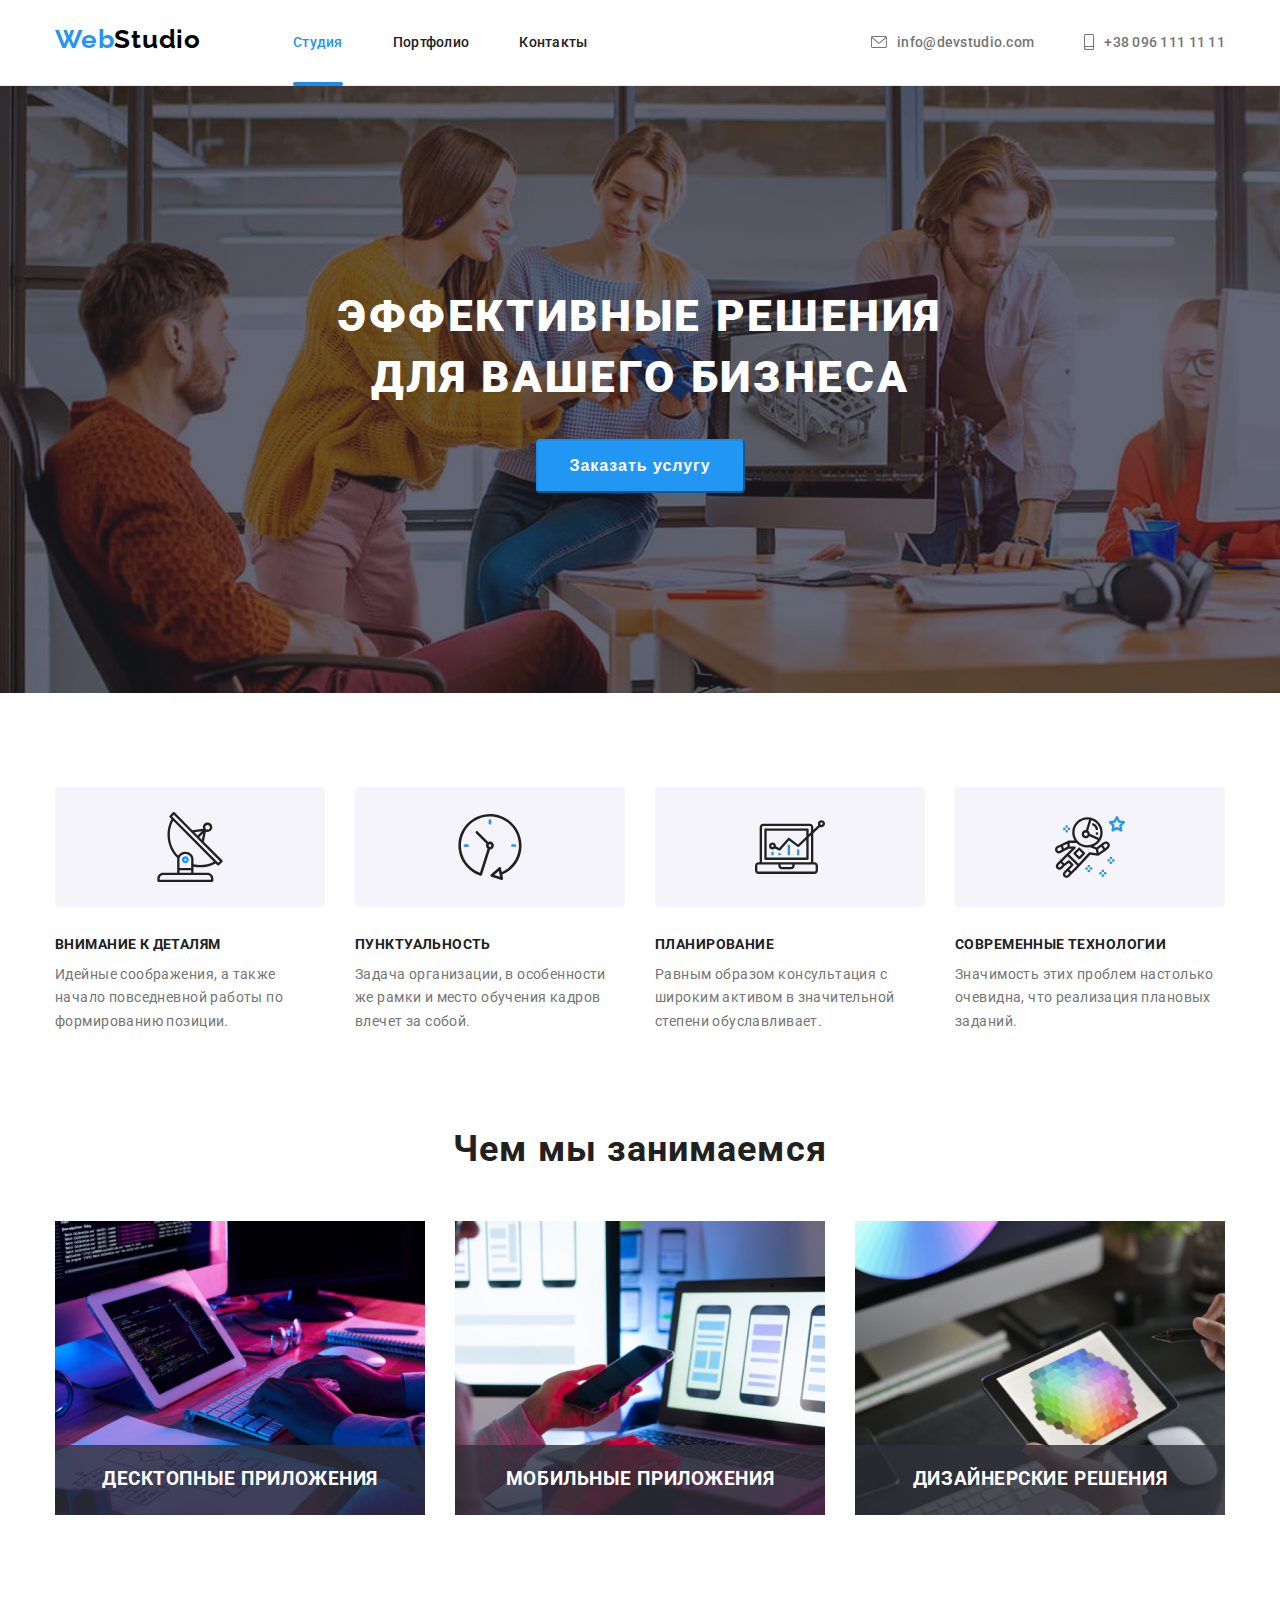
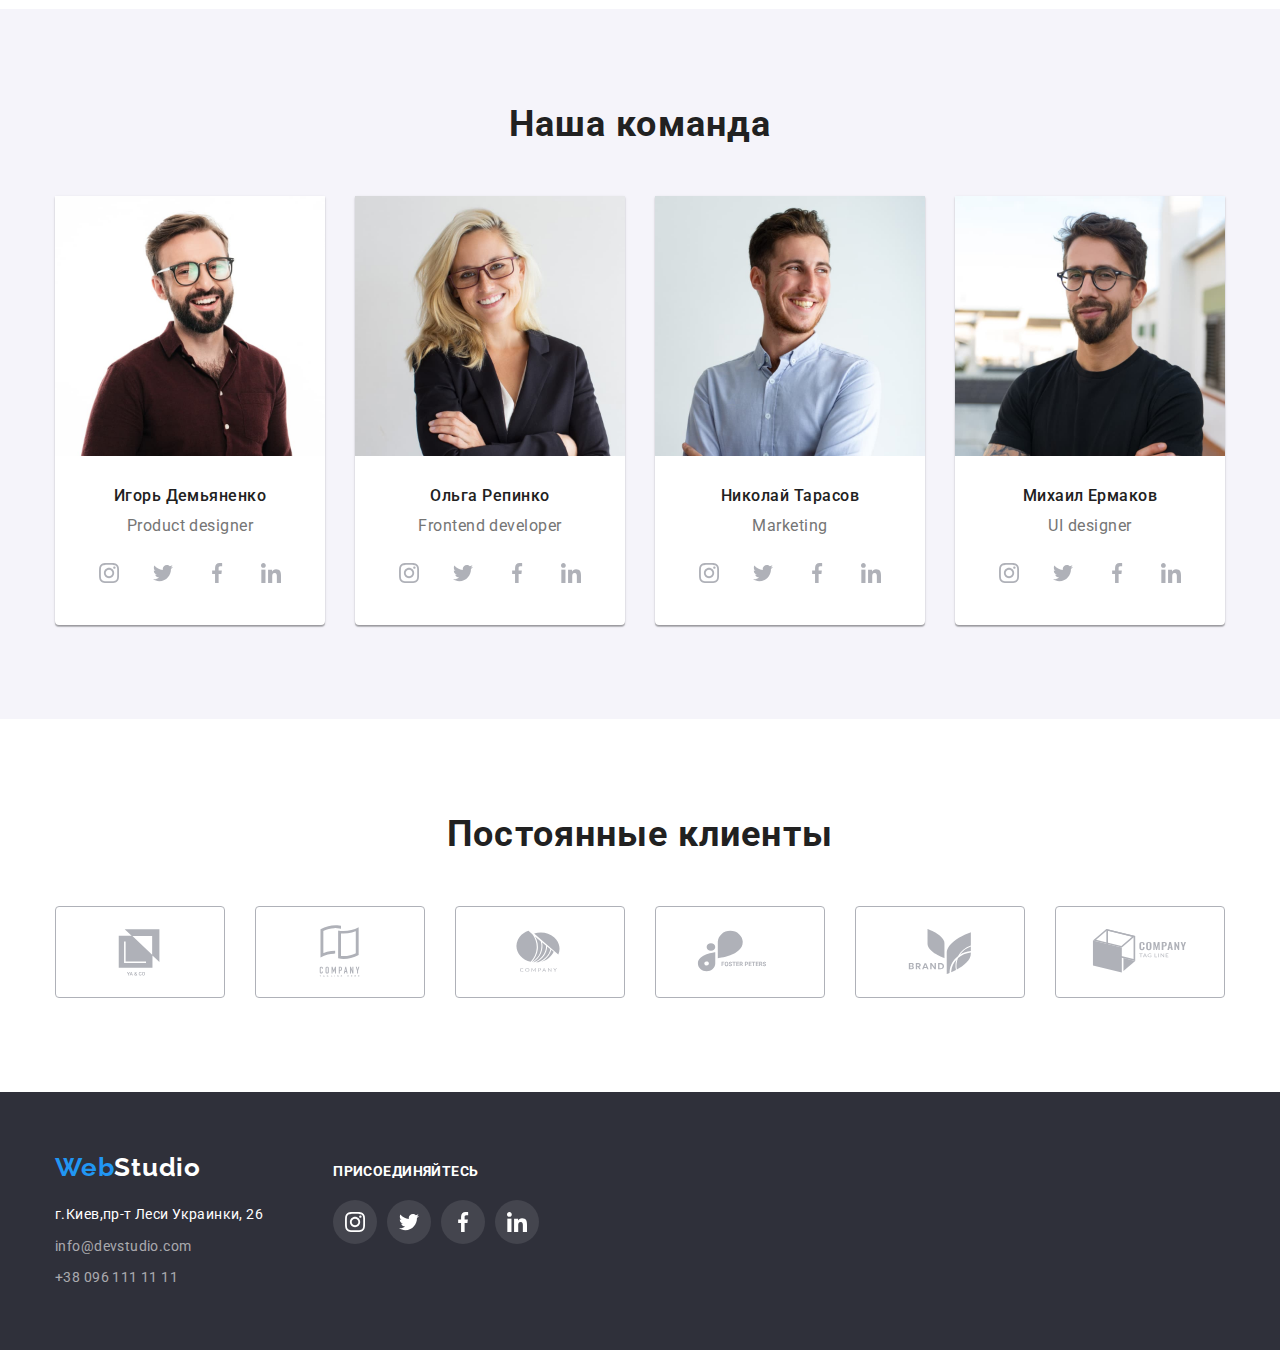
==== commit a145d4b2: "створення елементу after" ====
--- a/index.html
+++ b/index.html
@@ -32,7 +32,7 @@
 
           <ul class="navigation-list list">
             <li class="navigation-list-item">
-              <a href="./index.html" class="navigation-link link active"
+              <a href="./index.html" class="navigation-link link active "
                 >Студия</a
               >
             </li>
@@ -74,7 +74,7 @@
             Эффективные решения <br />
             для вашего бизнеса
           </h1>
-          <button type="button" class="modal-button">Заказать услугу</button>
+          <button type="button" class="modal-button" data-modal-open>Заказать услугу</button>
         </div>
       </section>
       <!-- description section -->
@@ -493,6 +493,21 @@
         </div>
       </div>
     </footer>
+    <div class="backdrop is-hidden" data-modal>
+<div class="modal">
+<button type="button" class="modal-close-btn" data-modal-close>
+  <svg class="modal-close-icon" width="18" height="18">
+    <use href="./images/sprite.svg#close-icon">
+    </use>
+  </svg>
+</button>
+
+
+</div>
+
+
+
+    </div>
      <script src="./js/modal.js"></script>
   </body>
 </html>
--- a/css/styles.css
+++ b/css/styles.css
@@ -148,9 +148,24 @@
 
 .navigation-list-item {
   display: block;
-
-}
-
+  position: relative;
+  padding-top: 32px;
+  padding-bottom: 32px;
+
+}
+
+.navigation-link.active::after {
+  content: "";
+  display: block;
+  position: absolute;
+  bottom: 0;
+  left: 0;
+  width: 100%;
+  height: 4px;
+  background-color: var(--accent-hover-color);
+  border-radius: 2px;
+  transform: translateY(1px);
+}
 .contacts-list {
   display: flex;
   align-items: center;
@@ -643,6 +658,51 @@
 .footer-social-icon-link:focus {
 
   background-color: var(--accent-hover-color)
+}
+
+/* END FOOTER */
+/* MODAL window */
+.backdrop{
+  position: fixed;
+  top: 0;
+  left: 0;
+  width: 100vw;
+  height: 100vh;
+  background-color: rgba(0, 0, 0, 0.2);
+transition: opacity 250ms linear,
+visibility 250ms linear;
+}
+.backdrop.is-hidden{
+  opacity: 0;
+  visibility: hidden;
+  pointer-events: none;
+
+}
+.modal {
+  position: absolute;
+  top: 50%;
+  left: 50%;
+  transform: translate(-50%, -50%);
+  width: 528px;
+  height: 580px;
+  background-color: #fff;
+
+}
+.modal-close-icon{
+  position: absolute;
+  top: 8px;
+  right: 8px;
+  display: flex;
+  justify-content: center;
+  align-items: center;
+  width: 30px;
+  height: 30px;
+  border-radius: 50%;
+  border: 1px solid rgba(0, 0, 0, 0.1);
+  background-color: transparent;
+  padding: 0;
+  cursor: pointer;
+
 }
 
 /* PORTFOLIO */
